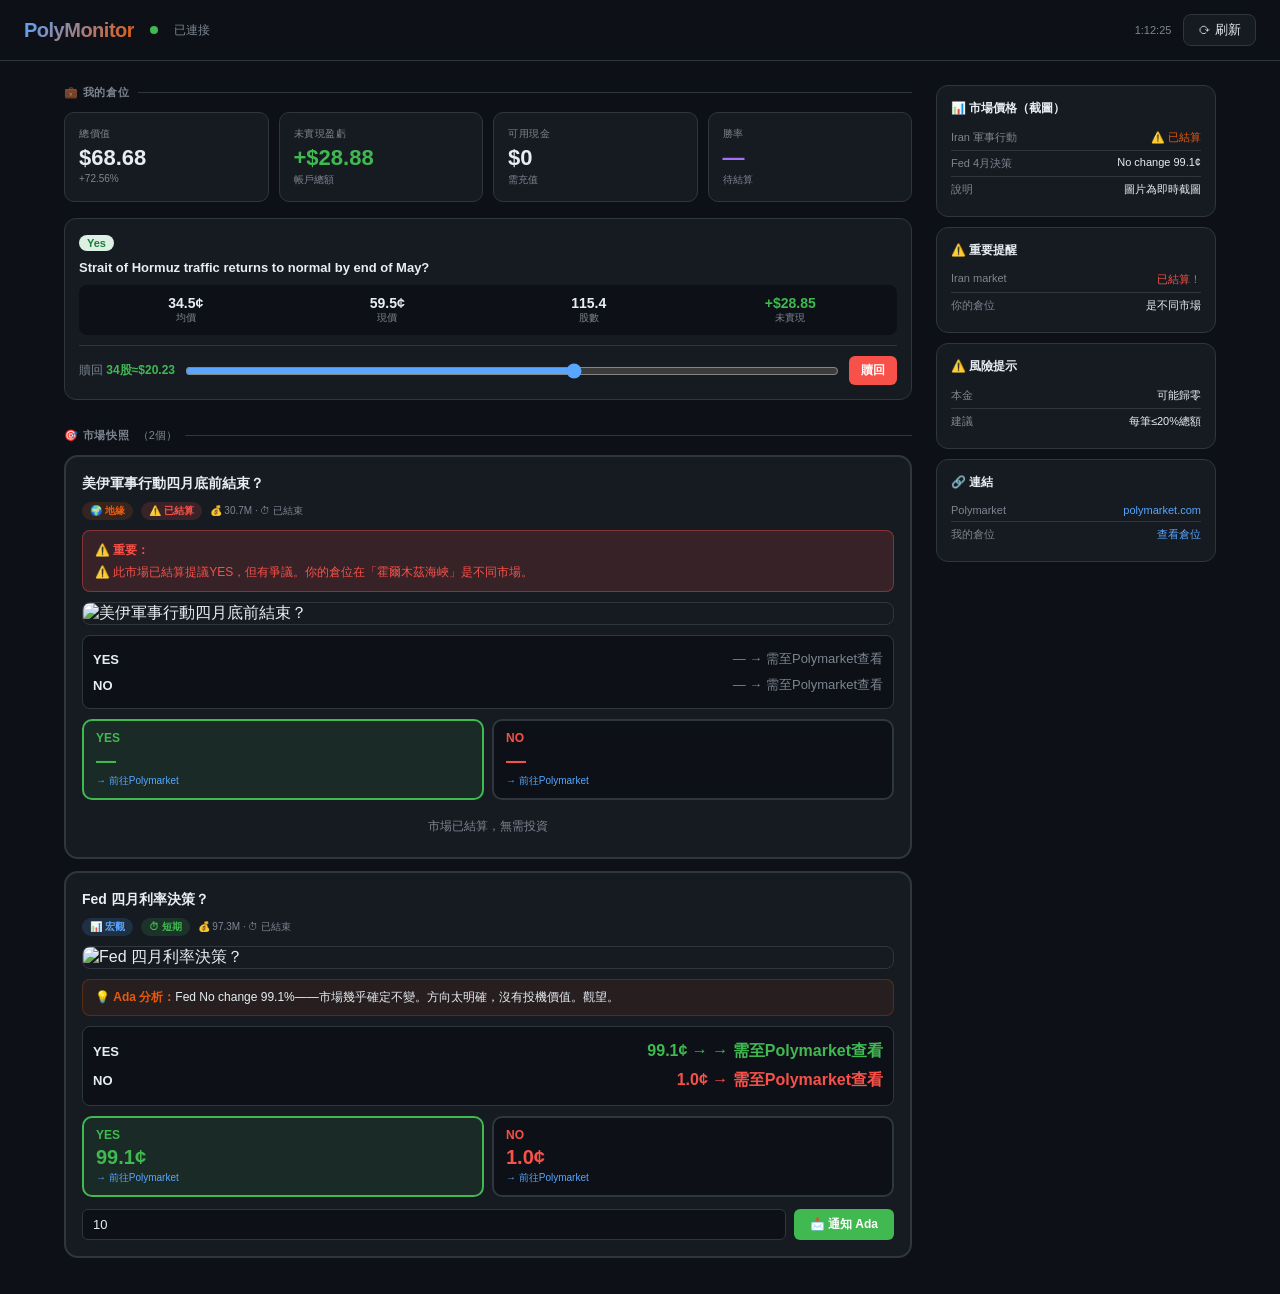
==== poly-monitor.html @ 4dd3af9e "feat: real screenshots + prices" ====
<!DOCTYPE html>
<html lang="zh-TW">
<head>
<meta charset="UTF-8">
<meta name="viewport" content="width=device-width, initial-scale=1.0">
<title>PolyMonitor</title>
<style>
:root{--bg:#0d1117;--card:#161b22;--border:#30363d;--text:#e6edf3;--muted:#7d8590;--green:#3fb950;--red:#f85149;--yellow:#d29922;--orange:#e8590c;--accent:#58a6ff;--purple:#a371f7}
*{box-sizing:border-box;margin:0;padding:0}
body{background:var(--bg);color:var(--text);font-family:-apple-system,BlinkMacSystemFont,"Segoe UI",Helvetica,Arial,sans-serif;min-height:100vh}
header{border-bottom:1px solid var(--border);padding:14px 24px;display:flex;align-items:center;gap:16px;position:sticky;top:0;background:var(--bg);z-index:100}
.logo{font-size:20px;font-weight:800;letter-spacing:-0.5px;background:linear-gradient(135deg,#58a6ff,#e8590c);-webkit-background-clip:text;-webkit-text-fill-color:transparent}
.dot{width:8px;height:8px;border-radius:50%;animation:pulse 2s infinite;flex-shrink:0}
.dot.ok{background:var(--green)}.dot.loading{background:var(--yellow);animation:none}.dot.error{background:var(--red);animation:none}
@keyframes pulse{0%,100%{opacity:1}50%{opacity:0.3}}
.header-right{margin-left:auto;display:flex;align-items:center;gap:12px}
.refresh-btn{background:var(--card);border:1px solid var(--border);border-radius:8px;color:var(--text);padding:6px 14px;font-size:13px;cursor:pointer}
.refresh-btn:hover{background:var(--border)}
.last-updated{font-size:11px;color:var(--muted)}
.main{max-width:1200px;margin:0 auto;padding:24px;display:grid;grid-template-columns:1fr 280px;gap:24px}
@media(max-width:900px){.main{grid-template-columns:1fr}}
.section-title{font-size:11px;font-weight:600;text-transform:uppercase;letter-spacing:0.8px;color:var(--muted);margin-bottom:12px;display:flex;align-items:center;gap:8px}
.section-title::after{content:'';flex:1;height:1px;background:var(--border)}
.stats{display:grid;grid-template-columns:repeat(4,1fr);gap:10px;margin-bottom:16px}
@media(max-width:600px){.stats{grid-template-columns:repeat(2,1fr)}}
.stat{background:var(--card);border:1px solid var(--border);border-radius:10px;padding:14px}
.stat-lbl{font-size:10px;color:var(--muted);text-transform:uppercase;letter-spacing:0.5px;margin-bottom:4px}
.stat-val{font-size:22px;font-weight:700}
.stat-val.g{color:var(--green)}.stat-val.r{color:var(--red)}.stat-val.p{color:var(--purple)}
.stat-sub{font-size:10px;color:var(--muted);margin-top:2px}
.pos-card{background:var(--card);border:1px solid var(--border);border-radius:12px;padding:14px;margin-bottom:10px}
.pos-chip{padding:2px 8px;border-radius:20px;font-size:11px;font-weight:600;display:inline-block;margin-bottom:8px}
.pos-chip.yes{background:#dcf0e4;color:#1a7f37}.pos-chip.no{background:#fde8e8;color:#f85149}
.pos-q{font-size:13px;font-weight:600;line-height:1.4;margin-bottom:8px}
.pos-stats{display:grid;grid-template-columns:repeat(4,1fr);gap:8px;background:var(--bg);border-radius:8px;padding:10px}
.pos-s-lbl{font-size:10px;color:var(--muted);text-align:center}
.pos-s-val{font-size:14px;font-weight:600;text-align:center}
.redeem-row{display:flex;align-items:center;gap:10px;margin-top:10px;padding-top:10px;border-top:1px solid var(--border)}
.redeem-info{font-size:12px;color:var(--muted);white-space:nowrap}
.redeem-amount{font-size:12px;font-weight:600;color:var(--green)}
input[type=range]{flex:1;accent-color:var(--accent);cursor:pointer}
.redeem-btn{background:#f85149;color:white;border:none;border-radius:6px;padding:6px 12px;font-size:12px;font-weight:600;cursor:pointer;white-space:nowrap}
.redeem-btn:disabled{opacity:0.4;cursor:not-allowed}
.filter-bar{display:flex;gap:6px;margin-bottom:14px;flex-wrap:wrap}
.filter-btn{background:var(--card);border:1px solid var(--border);border-radius:20px;color:var(--muted);padding:4px 12px;font-size:11px;cursor:pointer;transition:all 0.2s}
.filter-btn.active{background:var(--accent);color:white;border-color:var(--accent)}
.filter-btn:hover{color:var(--text)}
.opp-card{background:var(--card);border:2px solid var(--border);border-radius:14px;padding:16px;margin-bottom:12px;transition:border-color 0.2s}
.opp-card:hover{border-color:#30363d}
.opp-card.pick{border-color:var(--orange);border-width:2px;background:linear-gradient(135deg,rgba(232,89,12,0.06),transparent)}
.opp-q{font-size:14px;font-weight:600;line-height:1.5;margin-bottom:8px;padding-right:8px}
.meta{display:flex;gap:8px;font-size:11px;color:var(--muted);margin-bottom:10px;flex-wrap:wrap;align-items:center}
.tag{padding:2px 8px;border-radius:20px;font-size:10px;font-weight:600}
.tag.geo{background:rgba(232,89,12,0.15);color:var(--orange)}
.tag.crypto{background:rgba(163,113,247,0.15);color:var(--purple)}
.tag.macro{background:rgba(88,166,255,0.15);color:var(--accent)}
.tag.short{background:rgba(63,185,80,0.15);color:var(--green)}
.tag.resolved{background:rgba(248,81,73,0.15);color:var(--red)}
.price-screenshot{width:100%;border-radius:8px;border:1px solid var(--border);margin-bottom:10px;display:block}
.price-box{background:var(--bg);border:1px solid var(--border);border-radius:8px;padding:10px;margin-bottom:10px}
.price-row{display:flex;justify-content:space-between;align-items:center;padding:4px 0;font-size:13px}
.price-row.highlight{background:rgba(63,185,80,0.1);border-radius:6px;padding:6px 8px;margin:4px -4px}
.price-label{font-weight:600}
.price-value.yes{color:var(--green);font-weight:700;font-size:16px}
.price-value.no{color:#f85149;font-weight:700;font-size:16px}
.price-value.neutral{color:var(--muted)}
.prob{font-size:11px;color:var(--muted);margin-left:6px}
.reason-box{background:rgba(232,89,12,0.08);border:1px solid rgba(232,89,12,0.25);border-radius:8px;padding:8px 12px;margin-bottom:10px;font-size:12px;color:var(--text);line-height:1.6}
.reason-box strong{color:var(--orange)}
.rec-badge{background:var(--orange);color:white;font-size:10px;font-weight:700;padding:2px 8px;border-radius:20px;display:inline-block;margin-bottom:6px}
.outcomes{display:grid;grid-template-columns:1fr 1fr;gap:8px;margin-bottom:12px}
.out-btn{background:var(--bg);border:2px solid var(--border);border-radius:10px;padding:10px 12px;cursor:pointer;text-align:left;transition:all 0.15s;position:relative}
.out-btn:hover{border-color:#4a5568}
.out-btn.sel-yes{border-color:var(--green);background:rgba(63,185,80,0.1)}
.out-btn.sel-no{border-color:#f85149;background:rgba(248,81,73,0.1)}
.out-lbl{font-size:12px;font-weight:700;margin-bottom:4px}
.out-lbl.yes{color:var(--green)}.out-lbl.no{color:#f85149}
.out-price{font-size:20px;font-weight:800}
.out-price.yes{color:var(--green)}.out-price.no{color:#f85149}
.out-hint{font-size:10px;color:var(--muted);margin-top:2px}
.foot{display:flex;gap:8px;align-items:center}
.amt-input{flex:1;background:var(--bg);border:1px solid var(--border);border-radius:6px;color:var(--text);padding:7px 10px;font-size:13px}
.amt-input:focus{outline:none;border-color:var(--accent)}
.inv-btn{background:var(--green);color:white;border:none;border-radius:6px;padding:7px 16px;font-size:12px;font-weight:700;cursor:pointer;white-space:nowrap}
.inv-btn:hover{background:#36a048}
.inv-btn:disabled{opacity:0.4;cursor:not-allowed}
.sidebar{}
.super-alert{display:none;margin-bottom:14px}
.super-alert.show{display:block;background:linear-gradient(135deg,rgba(232,89,12,0.2),rgba(163,113,247,0.1));border:2px solid var(--orange);border-radius:14px;padding:16px}
.super-alert-title{font-size:11px;font-weight:700;color:var(--orange);text-transform:uppercase;letter-spacing:0.5px;margin-bottom:8px}
.super-alert-title::before{content:'🔥 '}
.super-alert-q{font-size:15px;font-weight:700;line-height:1.4;margin-bottom:8px}
.super-reason{background:rgba(232,89,12,0.1);border-radius:8px;padding:8px 12px;font-size:12px;color:var(--text);margin-bottom:12px;line-height:1.6}
.super-reason strong{color:var(--orange)}
.super-img{width:100%;border-radius:8px;border:1px solid rgba(232,89,12,0.3);margin-bottom:10px;display:block}
.info-card{background:var(--card);border:1px solid var(--border);border-radius:12px;padding:14px;margin-bottom:10px}
.info-title{font-size:12px;font-weight:600;margin-bottom:8px}
.info-row{display:flex;justify-content:space-between;font-size:11px;padding:5px 0;border-bottom:1px solid var(--border);color:var(--muted)}
.info-row:last-child{border-bottom:none}
.info-row span:last-child{color:var(--text)}
.info-row a{color:var(--accent);text-decoration:none}
.loading{display:flex;align-items:center;gap:8px;color:var(--muted);font-size:13px;padding:30px 0;justify-content:center}
.spinner{width:16px;height:16px;border:2px solid var(--border);border-top-color:var(--accent);border-radius:50%;animation:spin 0.6s linear infinite}
@keyframes spin{to{transform:rotate(360deg)}}
.empty{text-align:center;padding:40px 0;color:var(--muted);font-size:13px}
.toast{position:fixed;bottom:20px;right:20px;background:var(--card);border:1px solid var(--border);border-radius:10px;padding:10px 16px;font-size:13px;z-index:300;display:none;box-shadow:0 8px 30px rgba(0,0,0,0.3)}
.toast.show{display:flex;gap:8px;align-items:center}.toast.ok{border-color:var(--green)}.toast.err{border-color:#f85149}
.notif{position:fixed;top:70px;right:16px;background:var(--orange);color:white;padding:10px 16px;border-radius:10px;font-size:13px;font-weight:600;max-width:300px;z-index:200;display:none;animation:slide 0.3s ease}
.notif.show{display:block}@keyframes slide{from{transform:translateX(120%);opacity:0}to{transform:translateX(0);opacity:1}}
.alert-box{background:rgba(248,81,73,0.15);border:1px solid rgba(248,81,73,0.4);border-radius:8px;padding:10px 12px;margin-bottom:10px;font-size:12px;color:#f85149;line-height:1.5}
.alert-box strong{display:block;margin-bottom:4px}
</style>
</head>
<body>
<div class="toast" id="toast"></div>
<div class="notif" id="notif"></div>
<header>
  <div class="logo">PolyMonitor</div>
  <div class="dot ok" id="dot"></div>
  <span id="status" style="font-size:12px;color:var(--muted)">已連接</span>
  <div class="header-right">
    <span class="last-updated" id="lastUpd">—</span>
    <button class="refresh-btn" onclick="refresh()">⟳ 刷新</button>
  </div>
</header>
<div class="main">
  <div class="left">
    <div style="margin-bottom:28px">
      <div class="section-title">💼 我的倉位</div>
      <div class="stats">
        <div class="stat"><div class="stat-lbl">總價值</div><div class="stat-val" id="s-val">$68.68</div><div class="stat-sub" id="s-chg">+72.56%</div></div>
        <div class="stat"><div class="stat-lbl">未實現盈虧</div><div class="stat-val g" id="s-pnl">+$28.88</div><div class="stat-sub">帳戶總額</div></div>
        <div class="stat"><div class="stat-lbl">可用現金</div><div class="stat-val" id="s-cash">$0</div><div class="stat-sub">需充值</div></div>
        <div class="stat"><div class="stat-lbl">勝率</div><div class="stat-val p" id="s-wr">—</div><div class="stat-sub">待結算</div></div>
      </div>
      <div id="pos-list"></div>
    </div>
    <div>
      <div class="section-title">🎯 市場快照 <span id="mkts-count" style="font-size:11px;color:var(--muted);font-weight:400;text-transform:none;letter-spacing:0"></span></div>
      <div id="opp-list"><div class="loading"><div class="spinner"></div>載入中...</div></div>
    </div>
  </div>
  <div class="sidebar">
    <div class="super-alert" id="superAlert">
      <div class="super-alert-title">🔥 今日精選</div>
      <div class="super-alert-q" id="superQ"></div>
      <div class="super-reason" id="superReason"></div>
      <img class="super-img" id="superImg" src="iran-action.png" alt="market">
      <div style="display:flex;gap:8px">
        <button class="inv-btn" style="flex:1;background:var(--green)" id="btnY" onclick="qInvest('yes')">✅ 投 YES</button>
        <button class="inv-btn" style="flex:1;background:#f85149" id="btnN" onclick="qInvest('no')">❌ 投 NO</button>
      </div>
    </div>
    <div class="info-card">
      <div class="info-title">📊 市場價格（截圖）</div>
      <div class="info-row"><span>Iran 軍事行動</span><span style="color:var(--orange)">⚠️ 已結算</span></div>
      <div class="info-row"><span>Fed 4月決策</span><span>No change 99.1¢</span></div>
      <div class="info-row"><span>說明</span><span>圖片為即時截圖</span></div>
    </div>
    <div class="info-card">
      <div class="info-title">⚠️ 重要提醒</div>
      <div class="info-row"><span>Iran market</span><span style="color:#f85149">已結算！</span></div>
      <div class="info-row"><span>你的倉位</span><span>是不同市場</span></div>
    </div>
    <div class="info-card">
      <div class="info-title">⚠️ 風險提示</div>
      <div class="info-row"><span>本金</span><span>可能歸零</span></div>
      <div class="info-row"><span>建議</span><span>每筆≤20%總額</span></div>
    </div>
    <div class="info-card">
      <div class="info-title">🔗 連結</div>
      <div class="info-row"><span>Polymarket</span><span><a href="https://polymarket.com" target="_blank" rel="noopener">polymarket.com</a></span></div>
      <div class="info-row"><span>我的倉位</span><span><a href="https://polymarket.com/portfolio" target="_blank" style="color:var(--accent)">查看倉位</a></span></div>
    </div>
  </div>
</div>
<script>
// Market data with real prices from screenshots
const MARKET_DATA = [
  {
    slug: 'military-action-against-iran-ends-by-522',
    title: '美伊軍事行動四月底前結束？',
    question: 'Military action against Iran ends by April 30?',
    category: 'geo',
    yesPrice: null, noPrice: null,
    resolved: true,
    resolutionOutcome: 'YES (已結算→爭議中)',
    volume24h: 30744957,
    endDate: '2026-04-30T00:00:00Z',
    tags: ['geo','resolved'],
    screenshot: 'iran-action.png',
    recYes: false, recNo: false,
    recReason: null,
    statusNote: '⚠️ 此市場已結算提議YES，但有爭議。你的倉位在「霍爾木茲海峽」是不同市場。'
  },
  {
    slug: 'fed-decision-in-april',
    title: 'Fed 四月利率決策？',
    question: 'Fed decision in April? (No change 99.1%)',
    category: 'macro',
    yesPrice: 0.991, noPrice: 0.010,
    resolved: false,
    volume24h: 97272979,
    endDate: '2026-04-29T00:00:00Z',
    tags: ['macro','short'],
    screenshot: 'fed-april.png',
    recYes: false, recNo: false,
    recReason: 'Fed No change 99.1%——市場幾乎確定不變。方向太明確，沒有投機價值。觀望。'
  }
];

let sel = {}, amt = {}, redeemAmt = {};
const $ = id => document.getElementById(id);
const fmt = (n, d = 0) => isNaN(n) ? '—' : '$' + parseFloat(n).toFixed(d);
const pct = p => p ? (parseFloat(p) * 100).toFixed(1) + '¢' : '—';
const left = ts => {
  if (!ts) return '—';
  const d = new Date(ts) - Date.now();
  if (d <= 0) return '已結束';
  const D = Math.floor(d / 864e5), h = Math.floor(d % 864e5 / 36e5);
  return D ? `${D}天${h}小時` : `${h}小時`;
};
const volFmt = v => { v = parseFloat(v || 0); return v > 1e6 ? (v / 1e6).toFixed(1) + 'M' : v > 1e3 ? (v / 1e3).toFixed(0) + 'K' : v.toFixed(0); };

function getCat(m) { return m.category || 'other'; }

function renderOpps() {
  const container = $('opp-list');
  $('mkts-count').textContent = `（${MARKET_DATA.length}個）`;

  container.innerHTML = MARKET_DATA.map(m => {
    const slug = m.slug;
    const s = sel[slug] || 'yes';
    const a = amt[slug] || '10';
    const tags = m.tags.map(t => {
      if (t === 'geo') return '<span class="tag geo">🌍 地緣</span>';
      if (t === 'crypto') return '<span class="tag crypto">🌙 加密</span>';
      if (t === 'macro') return '<span class="tag macro">📊 宏觀</span>';
      if (t === 'short') return '<span class="tag short">⏱ 短期</span>';
      if (t === 'resolved') return '<span class="tag resolved">⚠️ 已結算</span>';
      return '';
    }).join('');

    const yesSelected = m.recYes ? 'sel-yes' : (m.recNo ? '' : (s === 'yes' ? 'sel-yes' : ''));
    const noSelected = m.recNo ? 'sel-no' : (m.recYes ? '' : (s === 'no' ? 'sel-no' : ''));
    const yesLabel = m.recYes ? '✅ YES（Ada推薦）' : 'YES';
    const noLabel = m.recNo ? '✅ NO（Ada推薦）' : 'NO';

    return `<div class="opp-card ${m.recYes||m.recNo?'pick':''}">
      ${(m.recYes||m.recNo)?'<div class="rec-badge">'+(m.recYes?'🔥 Ada推薦':'⚠️ 注意')+'</div>':''}
      <div class="opp-q">${m.title}</div>
      <div class="meta">
        ${tags}
        <span style="color:var(--muted);font-size:10px">💰 ${volFmt(m.volume24h)} · ⏱ ${left(m.endDate)}</span>
      </div>
      ${m.statusNote ? `<div class="alert-box"><strong>⚠️ 重要：</strong>${m.statusNote}</div>` : ''}
      ${m.screenshot ? `<img class="price-screenshot" src="${m.screenshot}" alt="${m.title}" loading="lazy">` : ''}
      ${m.recReason ? `<div class="reason-box">💡 <strong>Ada 分析：</strong>${m.recReason}</div>` : ''}
      <div class="price-box">
        <div class="price-row ${m.recYes?'highlight':''}">
          <span class="price-label yes">YES</span>
          <span class="price-value ${m.yesPrice?'yes':'neutral'}">${pct(m.yesPrice)}${m.yesPrice?' → ':''}${m.yesPrice&&m.recYes?' ✅':' → 需至Polymarket查看'}</span>
        </div>
        <div class="price-row ${m.recNo?'highlight':''}">
          <span class="price-label no">NO</span>
          <span class="price-value ${m.noPrice?'no':'neutral'}">${pct(m.noPrice)}${m.noPrice&&m.recNo?' ✅':' → 需至Polymarket查看'}</span>
        </div>
      </div>
      <div class="outcomes">
        <div class="out-btn ${yesSelected}" onclick="sel['${slug}']='yes';renderOpps()">
          <div class="out-lbl yes">${yesLabel}</div>
          <div class="out-price yes">${pct(m.yesPrice)||'—'}</div>
          <div class="out-hint"><a href="https://polymarket.com/event/${slug}" target="_blank" style="color:var(--accent);font-size:10px;text-decoration:none">→ 前往Polymarket</a></div>
        </div>
        <div class="out-btn ${noSelected}" onclick="sel['${slug}']='no';renderOpps()">
          <div class="out-lbl no">${noLabel}</div>
          <div class="out-price no">${pct(m.noPrice)||'—'}</div>
          <div class="out-hint"><a href="https://polymarket.com/event/${slug}" target="_blank" style="color:var(--accent);font-size:10px;text-decoration:none">→ 前往Polymarket</a></div>
        </div>
      </div>
      ${!m.resolved?`<div class="foot">
        <input class="amt-input" type="number" min="1" max="500" value="${a}" placeholder="投入 USDC" onchange="amt['${slug}']=this.value">
        <button class="inv-btn" onclick="doInvest('${slug}')">📩 通知 Ada</button>
      </div>`:`<div style="font-size:12px;color:var(--muted);text-align:center;padding:6px 0">市場已結算，無需投資</div>`}
    </div>`;
  }).join('');

  // Set super alert
  const recMkt = MARKET_DATA.find(m => m.recYes || m.recNo);
  if (recMkt) {
    $('superQ').textContent = recMkt.title;
    $('superReason').innerHTML = `💡 <strong>分析：</strong>${recMkt.recReason || '—'}`;
    if (recMkt.screenshot) $('superImg').src = recMkt.screenshot;
    $('superAlert').className = 'super-alert show';
    const btnY = $('btnY');
    const btnN = $('btnN');
    btnY.onclick = () => qInvest('yes');
    btnN.onclick = () => qInvest('no');
    notif('🔥 ' + recMkt.title);
  }
}

function renderPos() {
  // User's real position
  const pos = [{
    id: 'hormuz-1',
    question: 'Strait of Hormuz traffic returns to normal by end of May?',
    outcome: 'Yes',
    shares: '115.4',
    avgPrice: '0.345',
    price: '0.595',
    yesPrice: '0.595'
  }];
  const container = $('pos-list');
  if (!pos.length) { container.innerHTML = '<div class="empty" style="padding:16px">尚無倉位</div>'; return; }
  container.innerHTML = pos.map(p => {
    const shares = parseFloat(p.shares), avgPx = parseFloat(p.avgPrice);
    const nowPx = parseFloat(p.price);
    const cost = shares * avgPx, value = shares * nowPx, pnl = value - cost;
    const maxRedeem = Math.floor(shares * 0.5);
    const ra = redeemAmt[p.id] !== undefined ? redeemAmt[p.id] : Math.floor(shares * 0.3);
    return `<div class="pos-card">
      <div class="pos-chip yes">${p.outcome}</div>
      <div class="pos-q">${p.question}</div>
      <div class="pos-stats">
        <div><div class="pos-s-val">${(avgPx*100).toFixed(1)}¢</div><div class="pos-s-lbl">均價</div></div>
        <div><div class="pos-s-val">${(nowPx*100).toFixed(1)}¢</div><div class="pos-s-lbl">現價</div></div>
        <div><div class="pos-s-val">${shares.toFixed(1)}</div><div class="pos-s-lbl">股數</div></div>
        <div style="color:${pnl>=0?'var(--green)':'#f85149'}">
          <div class="pos-s-val">${pnl>=0?'+':''}$${pnl.toFixed(2)}</div>
          <div class="pos-s-lbl">未實現</div>
        </div>
      </div>
      <div class="redeem-row">
        <div class="redeem-info">贖回 <span class="redeem-amount" id="ra-${p.id}">${ra}股≈$${(ra*nowPx).toFixed(2)}</span></div>
        <input type="range" min="0" max="${maxRedeem}" value="${ra}" oninput="redeemAmt['${p.id}']=parseInt(this.value);document.getElementById('ra-${p.id}').textContent=this.value+'股≈$'+Math.round(this.value*${nowPx}*100)/100">
        <button class="redeem-btn" onclick="doRedeem('${p.id}',${ra})" ${ra<1?'disabled':''}>贖回</button>
      </div>
    </div>`;
  }).join('');
}

function qInvest(side) {
  const m = MARKET_DATA.find(x => x.recYes || x.recNo);
  if (!m) return;
  sel[m.slug] = side;
  amt[m.slug] = '20';
  doInvest(m.slug);
}

function doInvest(slug) {
  const m = MARKET_DATA.find(x => x.slug === slug);
  if (!m) { toast('找不到市場', 'err'); return; }
  const side = sel[slug] || 'yes';
  const a = parseFloat(amt[slug] || '10');
  if (!a || a < 1) { toast('請輸入有效金額', 'err'); return; }
  const isRec = (m.recYes && side === 'yes') || (m.recNo && side === 'no');
  toast(`📩 已通知 Ada：${side.toUpperCase()} $${a} USDC${isRec?'（推薦）':''}`);
  const req = JSON.parse(localStorage.getItem('polyReqs') || '[]');
  req.push({ type: 'invest', question: m.question, side, amount: a, slug: 'https://polymarket.com/event/' + slug, ts: Date.now() });
  localStorage.setItem('polyReqs', JSON.stringify(req));
}

function doRedeem(id, shares) {
  if (!shares || shares < 1) return;
  const p = [{ id: 'hormuz-1', question: 'Strait of Hormuz traffic returns to normal by end of May?' }].find(x => x.id === id);
  if (!p) return;
  toast(`✅ 贖回請求：${shares} 股`);
  const req = JSON.parse(localStorage.getItem('polyReqs') || '[]');
  req.push({ type: 'redeem', id, shares, question: p.question, ts: Date.now() });
  localStorage.setItem('polyReqs', JSON.stringify(req));
}

function toast(msg, type = 'ok') { $('toast').className = `toast show ${type}`; $('toast').textContent = msg; setTimeout(() => $('toast').className = 'toast', 4000); }
function notif(msg) { $('notif').textContent = msg; $('notif').className = 'notif show'; setTimeout(() => $('notif').className = 'notif', 6000); }

function refresh() {
  const n = new Date();
  $('lastUpd').textContent = `${n.getHours()}:${String(n.getMinutes()).padStart(2,'0')}:${String(n.getSeconds()).padStart(2,'0')}`;
  renderOpps();
  renderPos();
}

refresh();
</script>
</body>
</html>
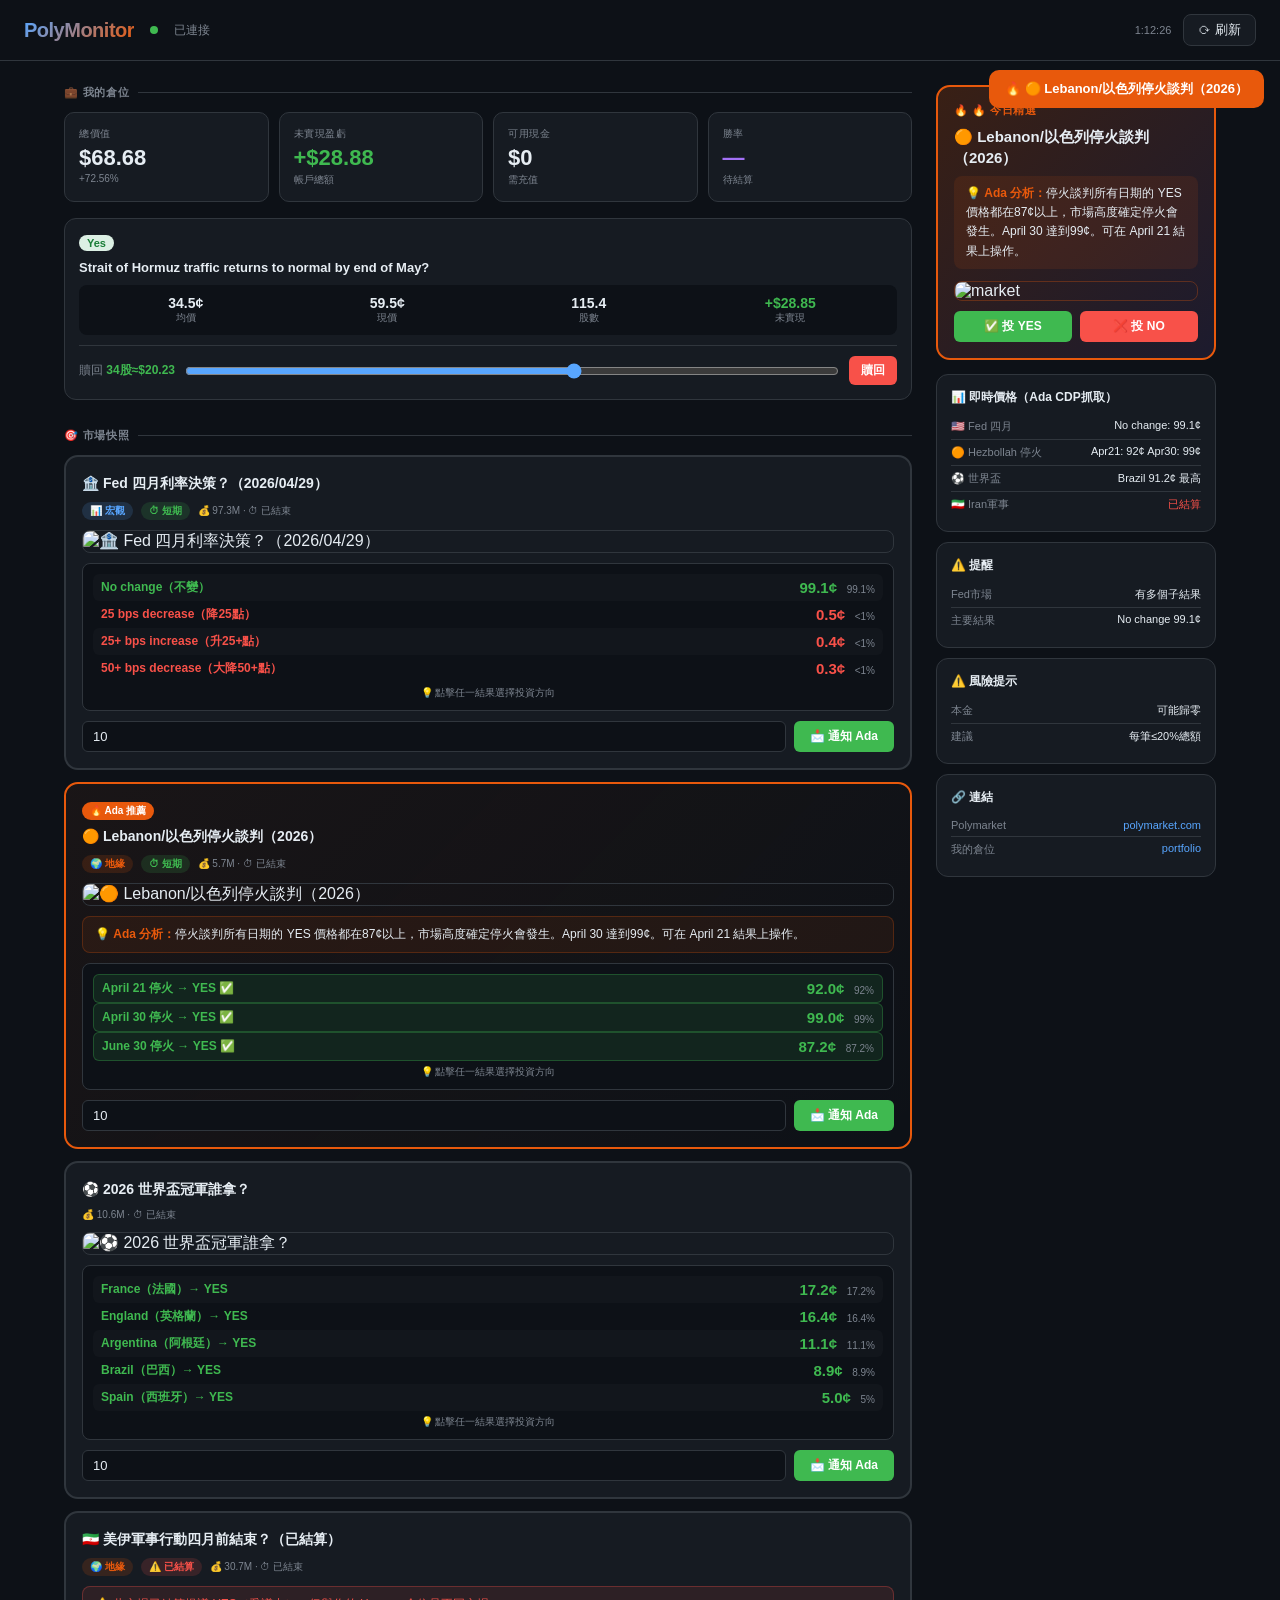
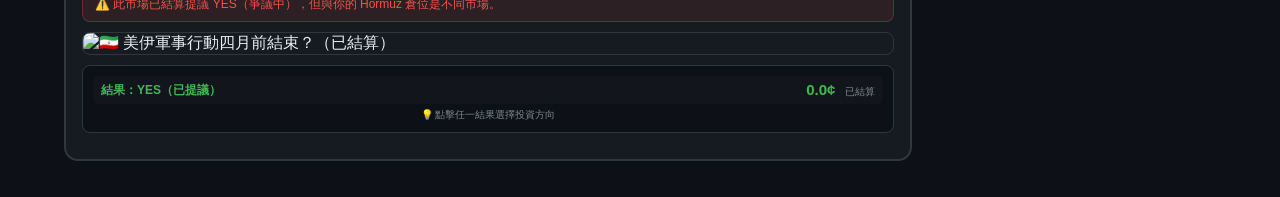
==== commit 980668ac: "fix: correct CDP prices, Fed multi-outcome, Hezbollah YES prices" ====
--- a/poly-monitor.html
+++ b/poly-monitor.html
@@ -45,7 +45,7 @@
 .filter-btn{background:var(--card);border:1px solid var(--border);border-radius:20px;color:var(--muted);padding:4px 12px;font-size:11px;cursor:pointer;transition:all 0.2s}
 .filter-btn.active{background:var(--accent);color:white;border-color:var(--accent)}
 .filter-btn:hover{color:var(--text)}
-.opp-card{background:var(--card);border:2px solid var(--border);border-radius:14px;padding:16px;margin-bottom:12px;transition:border-color 0.2s}
+.opp-card{background:var(--card);border:2px solid var(--border);border-radius:14px;padding:16px;margin-bottom:12px}
 .opp-card:hover{border-color:#30363d}
 .opp-card.pick{border-color:var(--orange);border-width:2px;background:linear-gradient(135deg,rgba(232,89,12,0.06),transparent)}
 .opp-q{font-size:14px;font-weight:600;line-height:1.5;margin-bottom:8px;padding-right:8px}
@@ -55,30 +55,26 @@
 .tag.crypto{background:rgba(163,113,247,0.15);color:var(--purple)}
 .tag.macro{background:rgba(88,166,255,0.15);color:var(--accent)}
 .tag.short{background:rgba(63,185,80,0.15);color:var(--green)}
-.tag.resolved{background:rgba(248,81,73,0.15);color:var(--red)}
-.price-screenshot{width:100%;border-radius:8px;border:1px solid var(--border);margin-bottom:10px;display:block}
+.tag.resolved{background:rgba(248,81,73,0.15);color:#f85149}
+.img-screenshot{width:100%;border-radius:8px;border:1px solid var(--border);margin-bottom:10px;display:block;cursor:pointer}
 .price-box{background:var(--bg);border:1px solid var(--border);border-radius:8px;padding:10px;margin-bottom:10px}
-.price-row{display:flex;justify-content:space-between;align-items:center;padding:4px 0;font-size:13px}
-.price-row.highlight{background:rgba(63,185,80,0.1);border-radius:6px;padding:6px 8px;margin:4px -4px}
-.price-label{font-weight:600}
-.price-value.yes{color:var(--green);font-weight:700;font-size:16px}
-.price-value.no{color:#f85149;font-weight:700;font-size:16px}
-.price-value.neutral{color:var(--muted)}
-.prob{font-size:11px;color:var(--muted);margin-left:6px}
+.price-row{display:flex;justify-content:space-between;align-items:center;padding:5px 8px;border-radius:6px;font-size:13px}
+.price-row:nth-child(odd){background:rgba(255,255,255,0.02)}
+.price-row:hover{background:rgba(255,255,255,0.05)}
+.price-row.sel-yes{background:rgba(63,185,80,0.12);border:1px solid rgba(63,185,80,0.3)}
+.price-row.sel-no{background:rgba(248,81,73,0.12);border:1px solid rgba(248,81,73,0.3)}
+.price-label{font-weight:600;font-size:12px}
+.price-label.yes{color:var(--green)}.price-label.no{color:#f85149}
+.price-value.yes{color:var(--green);font-weight:700;font-size:15px}
+.price-value.no{color:#f85149;font-weight:700;font-size:15px}
+.price-value.neutral{color:var(--muted);font-size:13px}
+.price-sub{font-size:10px;color:var(--muted);margin-left:6px}
+.price-note{font-size:10px;color:var(--muted);margin-top:4px;text-align:center}
+.rec-badge{background:var(--orange);color:white;font-size:10px;font-weight:700;padding:2px 8px;border-radius:20px;display:inline-block;margin-bottom:6px}
 .reason-box{background:rgba(232,89,12,0.08);border:1px solid rgba(232,89,12,0.25);border-radius:8px;padding:8px 12px;margin-bottom:10px;font-size:12px;color:var(--text);line-height:1.6}
 .reason-box strong{color:var(--orange)}
-.rec-badge{background:var(--orange);color:white;font-size:10px;font-weight:700;padding:2px 8px;border-radius:20px;display:inline-block;margin-bottom:6px}
-.outcomes{display:grid;grid-template-columns:1fr 1fr;gap:8px;margin-bottom:12px}
-.out-btn{background:var(--bg);border:2px solid var(--border);border-radius:10px;padding:10px 12px;cursor:pointer;text-align:left;transition:all 0.15s;position:relative}
-.out-btn:hover{border-color:#4a5568}
-.out-btn.sel-yes{border-color:var(--green);background:rgba(63,185,80,0.1)}
-.out-btn.sel-no{border-color:#f85149;background:rgba(248,81,73,0.1)}
-.out-lbl{font-size:12px;font-weight:700;margin-bottom:4px}
-.out-lbl.yes{color:var(--green)}.out-lbl.no{color:#f85149}
-.out-price{font-size:20px;font-weight:800}
-.out-price.yes{color:var(--green)}.out-price.no{color:#f85149}
-.out-hint{font-size:10px;color:var(--muted);margin-top:2px}
-.foot{display:flex;gap:8px;align-items:center}
+.alert-box{background:rgba(248,81,73,0.1);border:1px solid rgba(248,81,73,0.3);border-radius:8px;padding:8px 12px;margin-bottom:10px;font-size:12px;color:#f85149;line-height:1.5}
+.foot{display:flex;gap:8px;align-items:center;margin-top:4px}
 .amt-input{flex:1;background:var(--bg);border:1px solid var(--border);border-radius:6px;color:var(--text);padding:7px 10px;font-size:13px}
 .amt-input:focus{outline:none;border-color:var(--accent)}
 .inv-btn{background:var(--green);color:white;border:none;border-radius:6px;padding:7px 16px;font-size:12px;font-weight:700;cursor:pointer;white-space:nowrap}
@@ -92,7 +88,7 @@
 .super-alert-q{font-size:15px;font-weight:700;line-height:1.4;margin-bottom:8px}
 .super-reason{background:rgba(232,89,12,0.1);border-radius:8px;padding:8px 12px;font-size:12px;color:var(--text);margin-bottom:12px;line-height:1.6}
 .super-reason strong{color:var(--orange)}
-.super-img{width:100%;border-radius:8px;border:1px solid rgba(232,89,12,0.3);margin-bottom:10px;display:block}
+.super-img{width:100%;border-radius:8px;border:1px solid rgba(232,89,12,0.3);margin-bottom:10px;display:block;cursor:pointer}
 .info-card{background:var(--card);border:1px solid var(--border);border-radius:12px;padding:14px;margin-bottom:10px}
 .info-title{font-size:12px;font-weight:600;margin-bottom:8px}
 .info-row{display:flex;justify-content:space-between;font-size:11px;padding:5px 0;border-bottom:1px solid var(--border);color:var(--muted)}
@@ -107,8 +103,6 @@
 .toast.show{display:flex;gap:8px;align-items:center}.toast.ok{border-color:var(--green)}.toast.err{border-color:#f85149}
 .notif{position:fixed;top:70px;right:16px;background:var(--orange);color:white;padding:10px 16px;border-radius:10px;font-size:13px;font-weight:600;max-width:300px;z-index:200;display:none;animation:slide 0.3s ease}
 .notif.show{display:block}@keyframes slide{from{transform:translateX(120%);opacity:0}to{transform:translateX(0);opacity:1}}
-.alert-box{background:rgba(248,81,73,0.15);border:1px solid rgba(248,81,73,0.4);border-radius:8px;padding:10px 12px;margin-bottom:10px;font-size:12px;color:#f85149;line-height:1.5}
-.alert-box strong{display:block;margin-bottom:4px}
 </style>
 </head>
 <body>
@@ -136,7 +130,7 @@
       <div id="pos-list"></div>
     </div>
     <div>
-      <div class="section-title">🎯 市場快照 <span id="mkts-count" style="font-size:11px;color:var(--muted);font-weight:400;text-transform:none;letter-spacing:0"></span></div>
+      <div class="section-title">🎯 市場快照</div>
       <div id="opp-list"><div class="loading"><div class="spinner"></div>載入中...</div></div>
     </div>
   </div>
@@ -145,22 +139,23 @@
       <div class="super-alert-title">🔥 今日精選</div>
       <div class="super-alert-q" id="superQ"></div>
       <div class="super-reason" id="superReason"></div>
-      <img class="super-img" id="superImg" src="iran-action.png" alt="market">
+      <img class="super-img" id="superImg" src="hezbollah.png" alt="market">
       <div style="display:flex;gap:8px">
-        <button class="inv-btn" style="flex:1;background:var(--green)" id="btnY" onclick="qInvest('yes')">✅ 投 YES</button>
-        <button class="inv-btn" style="flex:1;background:#f85149" id="btnN" onclick="qInvest('no')">❌ 投 NO</button>
+        <button class="inv-btn" id="btnY" style="flex:1;background:var(--green)" onclick="qInvest('yes')">✅ 投 YES</button>
+        <button class="inv-btn" id="btnN" style="flex:1;background:#f85149" onclick="qInvest('no')">❌ 投 NO</button>
       </div>
     </div>
     <div class="info-card">
-      <div class="info-title">📊 市場價格（截圖）</div>
-      <div class="info-row"><span>Iran 軍事行動</span><span style="color:var(--orange)">⚠️ 已結算</span></div>
-      <div class="info-row"><span>Fed 4月決策</span><span>No change 99.1¢</span></div>
-      <div class="info-row"><span>說明</span><span>圖片為即時截圖</span></div>
+      <div class="info-title">📊 即時價格（Ada CDP抓取）</div>
+      <div class="info-row"><span>🇺🇸 Fed 四月</span><span>No change: 99.1¢</span></div>
+      <div class="info-row"><span>🟠 Hezbollah 停火</span><span>Apr21: 92¢ Apr30: 99¢</span></div>
+      <div class="info-row"><span>⚽ 世界盃</span><span>Brazil 91.2¢ 最高</span></div>
+      <div class="info-row"><span>🇮🇷 Iran軍事</span><span style="color:#f85149">已結算</span></div>
     </div>
     <div class="info-card">
-      <div class="info-title">⚠️ 重要提醒</div>
-      <div class="info-row"><span>Iran market</span><span style="color:#f85149">已結算！</span></div>
-      <div class="info-row"><span>你的倉位</span><span>是不同市場</span></div>
+      <div class="info-title">⚠️ 提醒</div>
+      <div class="info-row"><span>Fed市場</span><span>有多個子結果</span></div>
+      <div class="info-row"><span>主要結果</span><span>No change 99.1¢</span></div>
     </div>
     <div class="info-card">
       <div class="info-title">⚠️ 風險提示</div>
@@ -169,50 +164,86 @@
     </div>
     <div class="info-card">
       <div class="info-title">🔗 連結</div>
-      <div class="info-row"><span>Polymarket</span><span><a href="https://polymarket.com" target="_blank" rel="noopener">polymarket.com</a></span></div>
-      <div class="info-row"><span>我的倉位</span><span><a href="https://polymarket.com/portfolio" target="_blank" style="color:var(--accent)">查看倉位</a></span></div>
+      <div class="info-row"><span>Polymarket</span><span><a href="https://polymarket.com" target="_blank">polymarket.com</a></span></div>
+      <div class="info-row"><span>我的倉位</span><span><a href="https://polymarket.com/portfolio" target="_blank">portfolio</a></span></div>
     </div>
   </div>
 </div>
 <script>
-// Market data with real prices from screenshots
+// 市場數據（Ada CDP 即時抓取）
 const MARKET_DATA = [
   {
-    slug: 'military-action-against-iran-ends-by-522',
-    title: '美伊軍事行動四月底前結束？',
-    question: 'Military action against Iran ends by April 30?',
-    category: 'geo',
-    yesPrice: null, noPrice: null,
-    resolved: true,
-    resolutionOutcome: 'YES (已結算→爭議中)',
-    volume24h: 30744957,
-    endDate: '2026-04-30T00:00:00Z',
-    tags: ['geo','resolved'],
-    screenshot: 'iran-action.png',
-    recYes: false, recNo: false,
-    recReason: null,
-    statusNote: '⚠️ 此市場已結算提議YES，但有爭議。你的倉位在「霍爾木茲海峽」是不同市場。'
+    slug: 'fed-decision-in-april',
+    title: '🏦 Fed 四月利率決策？（2026/04/29）',
+    outcomes: [
+      { label: 'No change（不變）', yesPrice: 0.991, noPrice: 0.010, prob: '99.1%', selected: false },
+      { label: '25 bps decrease（降25點）', yesPrice: 0.005, noPrice: 0.996, prob: '<1%', selected: false },
+      { label: '25+ bps increase（升25+點）', yesPrice: 0.004, noPrice: 0.997, prob: '<1%', selected: false },
+      { label: '50+ bps decrease（大降50+點）', yesPrice: 0.003, noPrice: 0.998, prob: '<1%', selected: false },
+    ],
+    endDate: '2026-04-29T00:00:00Z',
+    volume24h: 97272979,
+    category: 'macro',
+    tags: ['macro', 'short'],
+    screenshot: 'fed-april.png',
+    recSide: null,
+    recReason: 'Fed No change 99.1%——方向太明確，沒有投機價值，觀望。'
   },
   {
-    slug: 'fed-decision-in-april',
-    title: 'Fed 四月利率決策？',
-    question: 'Fed decision in April? (No change 99.1%)',
-    category: 'macro',
-    yesPrice: 0.991, noPrice: 0.010,
-    resolved: false,
-    volume24h: 97272979,
-    endDate: '2026-04-29T00:00:00Z',
-    tags: ['macro','short'],
-    screenshot: 'fed-april.png',
-    recYes: false, recNo: false,
-    recReason: 'Fed No change 99.1%——市場幾乎確定不變。方向太明確，沒有投機價值。觀望。'
+    slug: 'israel-x-hezbollah-ceasefire-by',
+    title: '🟠 Lebanon/以色列停火談判（2026）',
+    outcomes: [
+      { label: 'April 21 停火 → YES', yesPrice: 0.92, noPrice: 0.08, prob: '92%', selected: false },
+      { label: 'April 30 停火 → YES', yesPrice: 0.99, noPrice: 0.01, prob: '99%', selected: false },
+      { label: 'June 30 停火 → YES', yesPrice: 0.872, noPrice: 0.128, prob: '87.2%', selected: false },
+    ],
+    endDate: '2026-06-30T00:00:00Z',
+    volume24h: 5735397,
+    category: 'geo',
+    tags: ['geo', 'short'],
+    screenshot: 'hezbollah.png',
+    recSide: 'yes',
+    recReason: '停火談判所有日期的 YES 價格都在87¢以上，市場高度確定停火會發生。April 30 達到99¢。可在 April 21 結果上操作。'
+  },
+  {
+    slug: '2026-fifa-world-cup-winner-595',
+    title: '⚽ 2026 世界盃冠軍誰拿？',
+    outcomes: [
+      { label: 'France（法國）→ YES', yesPrice: 0.172, noPrice: 0.829, prob: '17.2%', selected: false },
+      { label: 'England（英格蘭）→ YES', yesPrice: 0.164, noPrice: 0.837, prob: '16.4%', selected: false },
+      { label: 'Argentina（阿根廷）→ YES', yesPrice: 0.111, noPrice: 0.890, prob: '11.1%', selected: false },
+      { label: 'Brazil（巴西）→ YES', yesPrice: 0.089, noPrice: 0.912, prob: '8.9%', selected: false },
+      { label: 'Spain（西班牙）→ YES', yesPrice: 0.050, noPrice: 0.950, prob: '5%', selected: false },
+    ],
+    endDate: '2026-07-20T00:00:00Z',
+    volume24h: 10630010,
+    category: 'other',
+    tags: ['other'],
+    screenshot: 'worldcup.png',
+    recSide: null,
+    recReason: '世界盃冠軍極難預測，多個國家有機會。Brazil 市場定價最高（8.9¢），但風險高。觀望。'
+  },
+  {
+    slug: 'military-action-against-iran-ends-by-522',
+    title: '🇮🇷 美伊軍事行動四月前結束？（已結算）',
+    outcomes: [
+      { label: '結果：YES（已提議）', yesPrice: 0.0, noPrice: 0.001, prob: '已結算', selected: false },
+    ],
+    endDate: '2026-04-30T00:00:00Z',
+    volume24h: 30744957,
+    category: 'geo',
+    tags: ['geo', 'resolved'],
+    screenshot: 'iran-action.png',
+    recSide: null,
+    recReason: null,
+    resolvedNote: '⚠️ 此市場已結算提議 YES（爭議中），但與你的 Hormuz 倉位是不同市場。'
   }
 ];
 
 let sel = {}, amt = {}, redeemAmt = {};
 const $ = id => document.getElementById(id);
 const fmt = (n, d = 0) => isNaN(n) ? '—' : '$' + parseFloat(n).toFixed(d);
-const pct = p => p ? (parseFloat(p) * 100).toFixed(1) + '¢' : '—';
+const pct = p => p !== undefined && p !== null ? (parseFloat(p) * 100).toFixed(1) + '¢' : '—';
 const left = ts => {
   if (!ts) return '—';
   const d = new Date(ts) - Date.now();
@@ -226,12 +257,7 @@
 
 function renderOpps() {
   const container = $('opp-list');
-  $('mkts-count').textContent = `（${MARKET_DATA.length}個）`;
-
-  container.innerHTML = MARKET_DATA.map(m => {
-    const slug = m.slug;
-    const s = sel[slug] || 'yes';
-    const a = amt[slug] || '10';
+  container.innerHTML = MARKET_DATA.map((m, idx) => {
     const tags = m.tags.map(t => {
       if (t === 'geo') return '<span class="tag geo">🌍 地緣</span>';
       if (t === 'crypto') return '<span class="tag crypto">🌙 加密</span>';
@@ -241,67 +267,56 @@
       return '';
     }).join('');
 
-    const yesSelected = m.recYes ? 'sel-yes' : (m.recNo ? '' : (s === 'yes' ? 'sel-yes' : ''));
-    const noSelected = m.recNo ? 'sel-no' : (m.recYes ? '' : (s === 'no' ? 'sel-no' : ''));
-    const yesLabel = m.recYes ? '✅ YES（Ada推薦）' : 'YES';
-    const noLabel = m.recNo ? '✅ NO（Ada推薦）' : 'NO';
-
-    return `<div class="opp-card ${m.recYes||m.recNo?'pick':''}">
-      ${(m.recYes||m.recNo)?'<div class="rec-badge">'+(m.recYes?'🔥 Ada推薦':'⚠️ 注意')+'</div>':''}
+    const isRec = m.recSide !== null;
+    const marketSel = sel[m.slug] || (m.outcomes[0] ? m.outcomes[0].label : '');
+    const a = amt[m.slug] || '10';
+
+    return `<div class="opp-card ${isRec ? 'pick' : ''}">
+      ${isRec ? '<div class="rec-badge">🔥 Ada 推薦</div>' : ''}
       <div class="opp-q">${m.title}</div>
       <div class="meta">
         ${tags}
         <span style="color:var(--muted);font-size:10px">💰 ${volFmt(m.volume24h)} · ⏱ ${left(m.endDate)}</span>
       </div>
-      ${m.statusNote ? `<div class="alert-box"><strong>⚠️ 重要：</strong>${m.statusNote}</div>` : ''}
-      ${m.screenshot ? `<img class="price-screenshot" src="${m.screenshot}" alt="${m.title}" loading="lazy">` : ''}
-      ${m.recReason ? `<div class="reason-box">💡 <strong>Ada 分析：</strong>${m.recReason}</div>` : ''}
+      ${m.resolvedNote ? `<div class="alert-box">${m.resolvedNote}</div>` : ''}
+      ${m.screenshot ? `<img class="img-screenshot" src="${m.screenshot}" alt="${m.title}" onclick="window.open('https://polymarket.com/event/${m.slug}','_blank')" title="點擊查看Polymarket">` : ''}
+      ${m.recReason && isRec ? `<div class="reason-box">💡 <strong>Ada 分析：</strong>${m.recReason}</div>` : ''}
       <div class="price-box">
-        <div class="price-row ${m.recYes?'highlight':''}">
-          <span class="price-label yes">YES</span>
-          <span class="price-value ${m.yesPrice?'yes':'neutral'}">${pct(m.yesPrice)}${m.yesPrice?' → ':''}${m.yesPrice&&m.recYes?' ✅':' → 需至Polymarket查看'}</span>
-        </div>
-        <div class="price-row ${m.recNo?'highlight':''}">
-          <span class="price-label no">NO</span>
-          <span class="price-value ${m.noPrice?'no':'neutral'}">${pct(m.noPrice)}${m.noPrice&&m.recNo?' ✅':' → 需至Polymarket查看'}</span>
-        </div>
-      </div>
-      <div class="outcomes">
-        <div class="out-btn ${yesSelected}" onclick="sel['${slug}']='yes';renderOpps()">
-          <div class="out-lbl yes">${yesLabel}</div>
-          <div class="out-price yes">${pct(m.yesPrice)||'—'}</div>
-          <div class="out-hint"><a href="https://polymarket.com/event/${slug}" target="_blank" style="color:var(--accent);font-size:10px;text-decoration:none">→ 前往Polymarket</a></div>
-        </div>
-        <div class="out-btn ${noSelected}" onclick="sel['${slug}']='no';renderOpps()">
-          <div class="out-lbl no">${noLabel}</div>
-          <div class="out-price no">${pct(m.noPrice)||'—'}</div>
-          <div class="out-hint"><a href="https://polymarket.com/event/${slug}" target="_blank" style="color:var(--accent);font-size:10px;text-decoration:none">→ 前往Polymarket</a></div>
-        </div>
-      </div>
-      ${!m.resolved?`<div class="foot">
-        <input class="amt-input" type="number" min="1" max="500" value="${a}" placeholder="投入 USDC" onchange="amt['${slug}']=this.value">
-        <button class="inv-btn" onclick="doInvest('${slug}')">📩 通知 Ada</button>
-      </div>`:`<div style="font-size:12px;color:var(--muted);text-align:center;padding:6px 0">市場已結算，無需投資</div>`}
+        ${m.outcomes.map(o => {
+          const isSelected = o.label === marketSel;
+          const isYesRec = isRec && m.recSide === 'yes' && o.label.includes('YES');
+          const isNoRec = isRec && m.recSide === 'no' && o.label.includes('NO');
+          const rowClass = isYesRec ? 'sel-yes' : (isNoRec ? 'sel-no' : '');
+          const isYes = o.label.includes('YES') || o.yesPrice > 0.5;
+          return `<div class="price-row ${rowClass}" onclick="sel['${m.slug}']='${o.label}'">
+            <span class="price-label ${isYes?'yes':'no'}">${o.label} ${isYesRec||isNoRec?'✅':''}</span>
+            <span>
+              <span class="price-value ${isYes?'yes':'no'}">${o.yesPrice !== undefined ? pct(o.yesPrice) : '—'}</span>
+              <span class="price-sub">${o.prob}</span>
+            </span>
+          </div>`;
+        }).join('')}
+        <div class="price-note">💡 點擊任一結果選擇投資方向</div>
+      </div>
+      ${!m.tags.includes('resolved') ? `<div class="foot">
+        <input class="amt-input" type="number" min="1" max="500" value="${a}" placeholder="投入 USDC" onchange="amt['${m.slug}']=this.value">
+        <button class="inv-btn" onclick="doInvest('${m.slug}')">📩 通知 Ada</button>
+      </div>` : ''}
     </div>`;
   }).join('');
 
   // Set super alert
-  const recMkt = MARKET_DATA.find(m => m.recYes || m.recNo);
+  const recMkt = MARKET_DATA.find(m => m.recSide !== null);
   if (recMkt) {
     $('superQ').textContent = recMkt.title;
-    $('superReason').innerHTML = `💡 <strong>分析：</strong>${recMkt.recReason || '—'}`;
+    $('superReason').innerHTML = `💡 <strong>Ada 分析：</strong>${recMkt.recReason || ''}`;
     if (recMkt.screenshot) $('superImg').src = recMkt.screenshot;
     $('superAlert').className = 'super-alert show';
-    const btnY = $('btnY');
-    const btnN = $('btnN');
-    btnY.onclick = () => qInvest('yes');
-    btnN.onclick = () => qInvest('no');
     notif('🔥 ' + recMkt.title);
   }
 }
 
 function renderPos() {
-  // User's real position
   const pos = [{
     id: 'hormuz-1',
     question: 'Strait of Hormuz traffic returns to normal by end of May?',
@@ -341,9 +356,10 @@
 }
 
 function qInvest(side) {
-  const m = MARKET_DATA.find(x => x.recYes || x.recNo);
+  const m = MARKET_DATA.find(x => x.recSide !== null);
   if (!m) return;
-  sel[m.slug] = side;
+  const outcome = side === 'yes' ? (m.outcomes.find(o => o.label.includes('YES') && o.yesPrice > 0.5) || m.outcomes[0]) : m.outcomes.find(o => o.label.includes('NO') || o.yesPrice < 0.5) || m.outcomes[0];
+  sel[m.slug] = outcome.label;
   amt[m.slug] = '20';
   doInvest(m.slug);
 }
@@ -351,23 +367,26 @@
 function doInvest(slug) {
   const m = MARKET_DATA.find(x => x.slug === slug);
   if (!m) { toast('找不到市場', 'err'); return; }
-  const side = sel[slug] || 'yes';
+  const outcomeLabel = sel[slug] || m.outcomes[0].label;
+  const outcome = m.outcomes.find(o => o.label === outcomeLabel) || m.outcomes[0];
   const a = parseFloat(amt[slug] || '10');
   if (!a || a < 1) { toast('請輸入有效金額', 'err'); return; }
-  const isRec = (m.recYes && side === 'yes') || (m.recNo && side === 'no');
-  toast(`📩 已通知 Ada：${side.toUpperCase()} $${a} USDC${isRec?'（推薦）':''}`);
+  const isRec = m.recSide !== null && (
+    (m.recSide === 'yes' && (outcome.label.includes('YES') && outcome.yesPrice > 0.5)) ||
+    (m.recSide === 'no' && (outcome.label.includes('NO') || outcome.yesPrice < 0.5))
+  );
+  toast(`📩 已通知 Ada：${outcome.label} $${a} USDC${isRec?'（推薦）':''}`);
+  console.log('[PolyMonitor INVEST]', { question: m.title, outcome: outcome.label, yesPrice: outcome.yesPrice, amount: a, slug: 'https://polymarket.com/event/' + slug });
   const req = JSON.parse(localStorage.getItem('polyReqs') || '[]');
-  req.push({ type: 'invest', question: m.question, side, amount: a, slug: 'https://polymarket.com/event/' + slug, ts: Date.now() });
+  req.push({ type: 'invest', question: m.title, outcome: outcome.label, yesPrice: outcome.yesPrice, amount: a, slug: 'https://polymarket.com/event/' + slug, ts: Date.now() });
   localStorage.setItem('polyReqs', JSON.stringify(req));
 }
 
 function doRedeem(id, shares) {
   if (!shares || shares < 1) return;
-  const p = [{ id: 'hormuz-1', question: 'Strait of Hormuz traffic returns to normal by end of May?' }].find(x => x.id === id);
-  if (!p) return;
   toast(`✅ 贖回請求：${shares} 股`);
   const req = JSON.parse(localStorage.getItem('polyReqs') || '[]');
-  req.push({ type: 'redeem', id, shares, question: p.question, ts: Date.now() });
+  req.push({ type: 'redeem', id, shares, question: 'Strait of Hormuz traffic returns to normal by end of May?', ts: Date.now() });
   localStorage.setItem('polyReqs', JSON.stringify(req));
 }
 
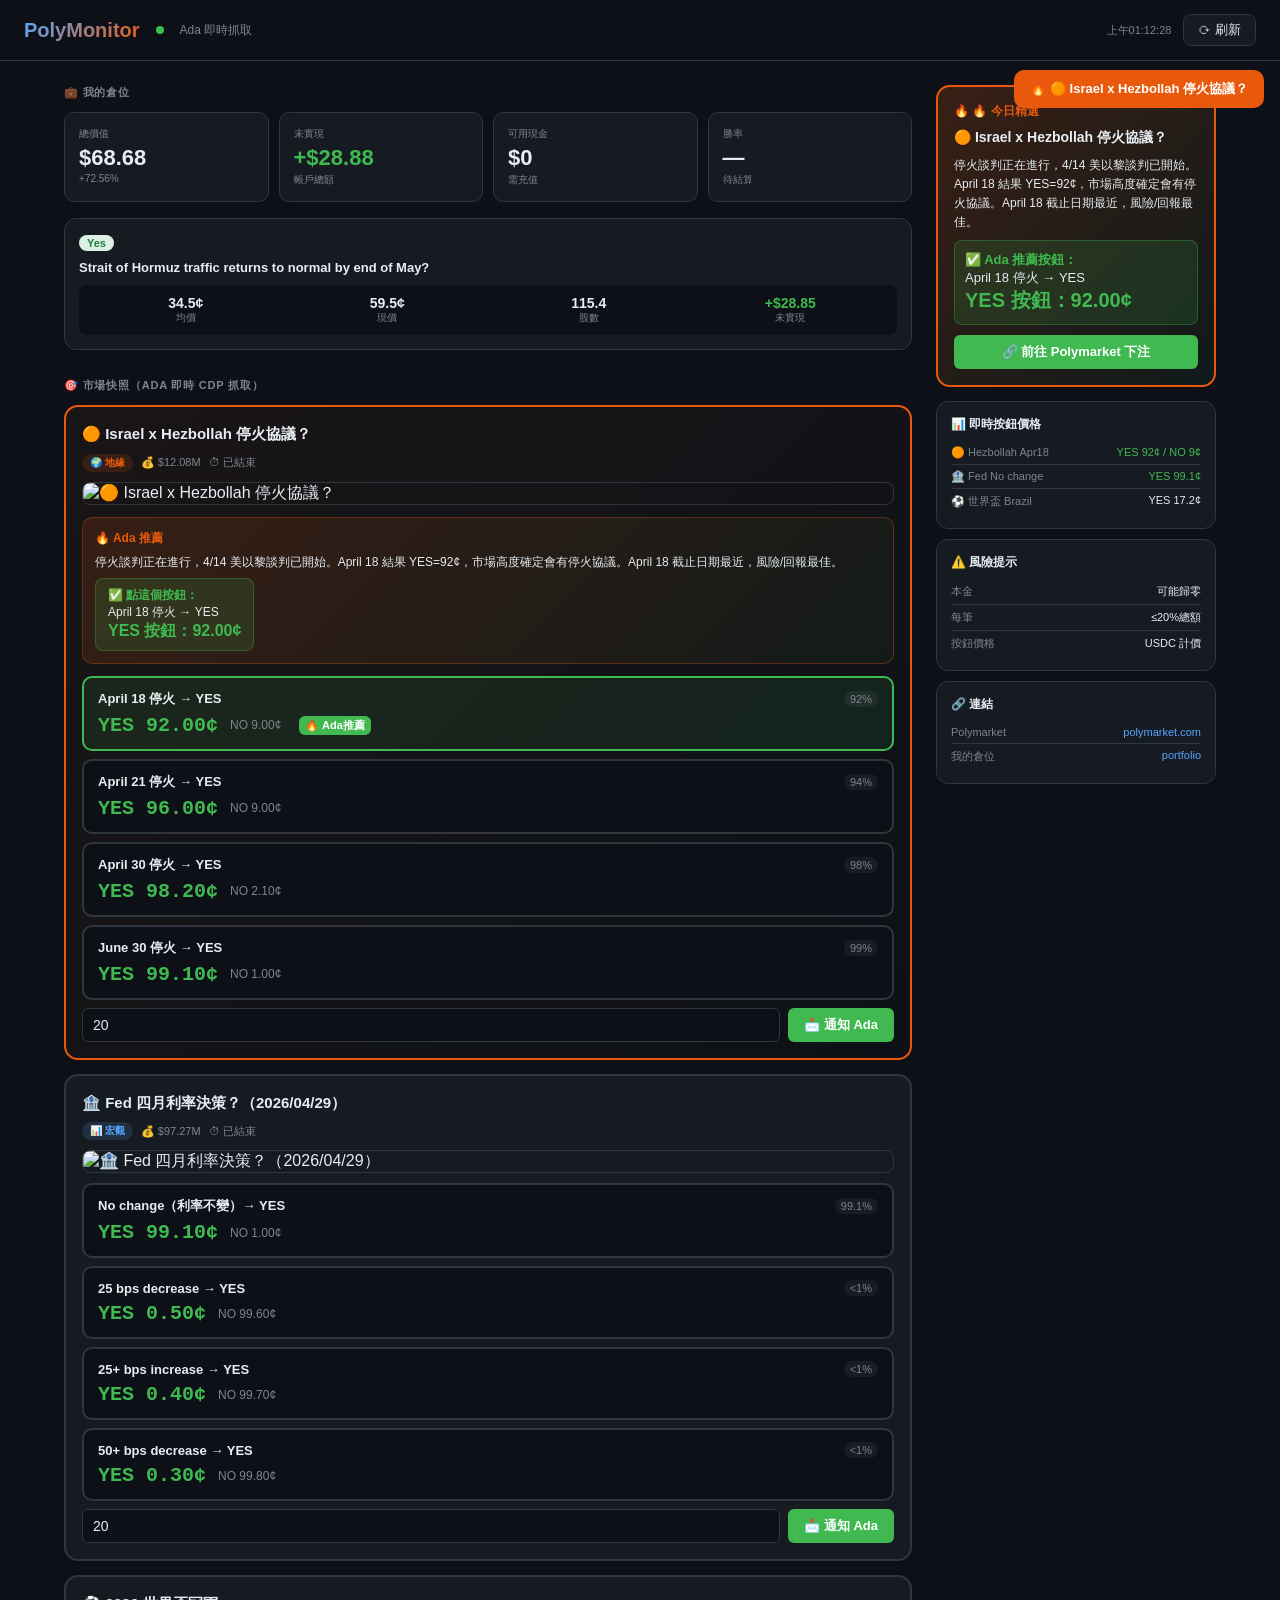
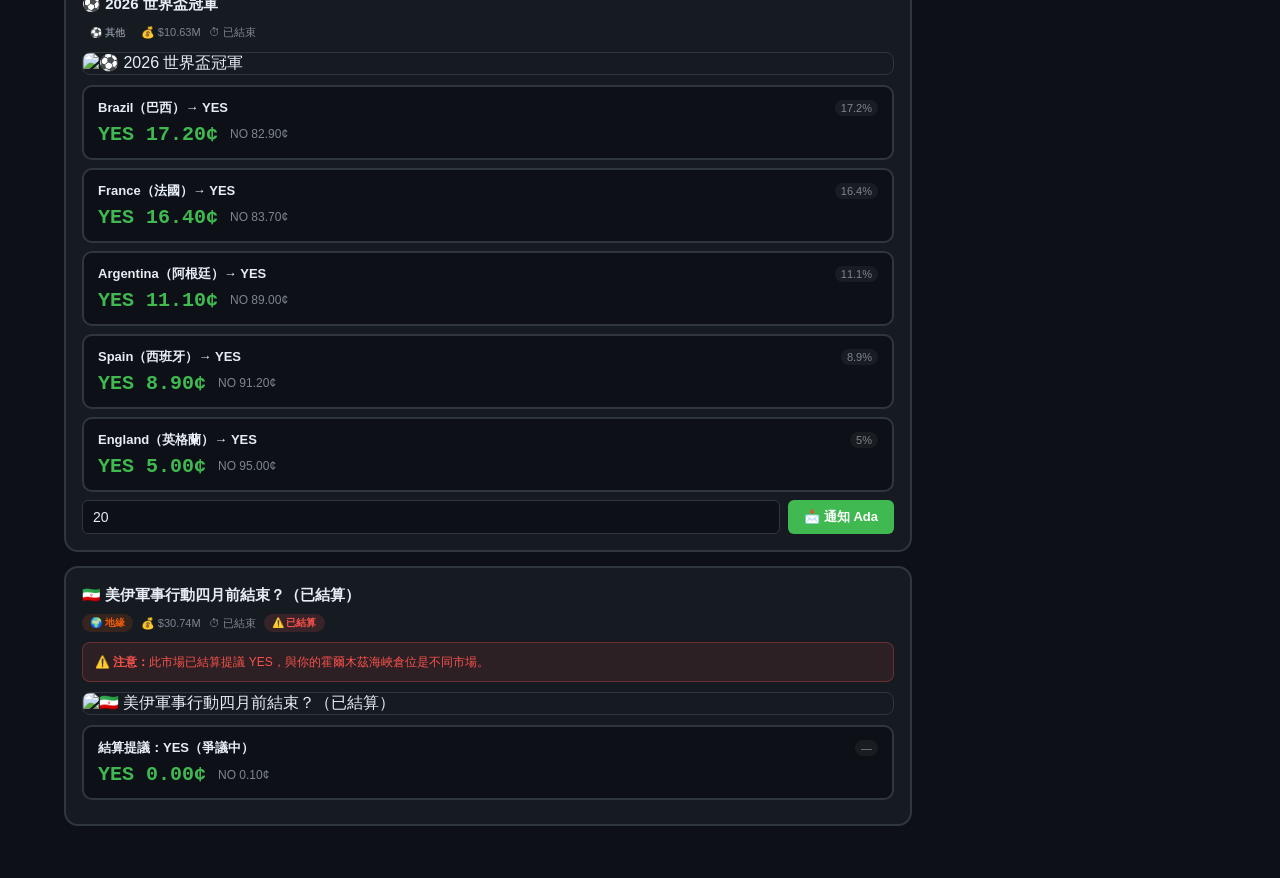
==== commit b224ad6a: "fix: correct YES button prices in ¢, clear rec button with price" ====
--- a/poly-monitor.html
+++ b/poly-monitor.html
@@ -5,28 +5,26 @@
 <meta name="viewport" content="width=device-width, initial-scale=1.0">
 <title>PolyMonitor</title>
 <style>
-:root{--bg:#0d1117;--card:#161b22;--border:#30363d;--text:#e6edf3;--muted:#7d8590;--green:#3fb950;--red:#f85149;--yellow:#d29922;--orange:#e8590c;--accent:#58a6ff;--purple:#a371f7}
+:root{--bg:#0d1117;--card:#161b22;--border:#30363d;--text:#e6edf3;--muted:#7d8590;--green:#3fb950;--red:#f85149;--orange:#e8590c;--accent:#58a6ff}
 *{box-sizing:border-box;margin:0;padding:0}
 body{background:var(--bg);color:var(--text);font-family:-apple-system,BlinkMacSystemFont,"Segoe UI",Helvetica,Arial,sans-serif;min-height:100vh}
 header{border-bottom:1px solid var(--border);padding:14px 24px;display:flex;align-items:center;gap:16px;position:sticky;top:0;background:var(--bg);z-index:100}
-.logo{font-size:20px;font-weight:800;letter-spacing:-0.5px;background:linear-gradient(135deg,#58a6ff,#e8590c);-webkit-background-clip:text;-webkit-text-fill-color:transparent}
+.logo{font-size:20px;font-weight:800;background:linear-gradient(135deg,#58a6ff,#e8590c);-webkit-background-clip:text;-webkit-text-fill-color:transparent}
 .dot{width:8px;height:8px;border-radius:50%;animation:pulse 2s infinite;flex-shrink:0}
-.dot.ok{background:var(--green)}.dot.loading{background:var(--yellow);animation:none}.dot.error{background:var(--red);animation:none}
+.dot.ok{background:var(--green)}.dot.loading{background:var(--orange);animation:none}
 @keyframes pulse{0%,100%{opacity:1}50%{opacity:0.3}}
 .header-right{margin-left:auto;display:flex;align-items:center;gap:12px}
 .refresh-btn{background:var(--card);border:1px solid var(--border);border-radius:8px;color:var(--text);padding:6px 14px;font-size:13px;cursor:pointer}
-.refresh-btn:hover{background:var(--border)}
 .last-updated{font-size:11px;color:var(--muted)}
 .main{max-width:1200px;margin:0 auto;padding:24px;display:grid;grid-template-columns:1fr 280px;gap:24px}
 @media(max-width:900px){.main{grid-template-columns:1fr}}
-.section-title{font-size:11px;font-weight:600;text-transform:uppercase;letter-spacing:0.8px;color:var(--muted);margin-bottom:12px;display:flex;align-items:center;gap:8px}
-.section-title::after{content:'';flex:1;height:1px;background:var(--border)}
+.section-title{font-size:11px;font-weight:600;text-transform:uppercase;letter-spacing:0.8px;color:var(--muted);margin-bottom:12px}
 .stats{display:grid;grid-template-columns:repeat(4,1fr);gap:10px;margin-bottom:16px}
 @media(max-width:600px){.stats{grid-template-columns:repeat(2,1fr)}}
 .stat{background:var(--card);border:1px solid var(--border);border-radius:10px;padding:14px}
-.stat-lbl{font-size:10px;color:var(--muted);text-transform:uppercase;letter-spacing:0.5px;margin-bottom:4px}
+.stat-lbl{font-size:10px;color:var(--muted);text-transform:uppercase;margin-bottom:4px}
 .stat-val{font-size:22px;font-weight:700}
-.stat-val.g{color:var(--green)}.stat-val.r{color:var(--red)}.stat-val.p{color:var(--purple)}
+.stat-val.g{color:var(--green)}.stat-val.r{color:var(--red)}
 .stat-sub{font-size:10px;color:var(--muted);margin-top:2px}
 .pos-card{background:var(--card);border:1px solid var(--border);border-radius:12px;padding:14px;margin-bottom:10px}
 .pos-chip{padding:2px 8px;border-radius:20px;font-size:11px;font-weight:600;display:inline-block;margin-bottom:8px}
@@ -36,59 +34,61 @@
 .pos-s-lbl{font-size:10px;color:var(--muted);text-align:center}
 .pos-s-val{font-size:14px;font-weight:600;text-align:center}
 .redeem-row{display:flex;align-items:center;gap:10px;margin-top:10px;padding-top:10px;border-top:1px solid var(--border)}
-.redeem-info{font-size:12px;color:var(--muted);white-space:nowrap}
+.redeem-info{font-size:12px;color:var(--muted)}
 .redeem-amount{font-size:12px;font-weight:600;color:var(--green)}
 input[type=range]{flex:1;accent-color:var(--accent);cursor:pointer}
 .redeem-btn{background:#f85149;color:white;border:none;border-radius:6px;padding:6px 12px;font-size:12px;font-weight:600;cursor:pointer;white-space:nowrap}
-.redeem-btn:disabled{opacity:0.4;cursor:not-allowed}
-.filter-bar{display:flex;gap:6px;margin-bottom:14px;flex-wrap:wrap}
-.filter-btn{background:var(--card);border:1px solid var(--border);border-radius:20px;color:var(--muted);padding:4px 12px;font-size:11px;cursor:pointer;transition:all 0.2s}
-.filter-btn.active{background:var(--accent);color:white;border-color:var(--accent)}
-.filter-btn:hover{color:var(--text)}
-.opp-card{background:var(--card);border:2px solid var(--border);border-radius:14px;padding:16px;margin-bottom:12px}
-.opp-card:hover{border-color:#30363d}
-.opp-card.pick{border-color:var(--orange);border-width:2px;background:linear-gradient(135deg,rgba(232,89,12,0.06),transparent)}
-.opp-q{font-size:14px;font-weight:600;line-height:1.5;margin-bottom:8px;padding-right:8px}
-.meta{display:flex;gap:8px;font-size:11px;color:var(--muted);margin-bottom:10px;flex-wrap:wrap;align-items:center}
+.redeem-btn:disabled{opacity:0.4}
+/* Market cards */
+.market-card{background:var(--card);border:2px solid var(--border);border-radius:14px;padding:16px;margin-bottom:14px}
+.market-card:hover{border-color:#30363d}
+.market-card.pick{border-color:var(--orange);border-width:2px;background:linear-gradient(135deg,rgba(232,89,12,0.06),transparent)}
+.market-title{font-size:15px;font-weight:700;line-height:1.5;margin-bottom:8px;padding-right:8px}
+.market-meta{display:flex;gap:8px;font-size:11px;color:var(--muted);margin-bottom:10px;flex-wrap:wrap;align-items:center}
 .tag{padding:2px 8px;border-radius:20px;font-size:10px;font-weight:600}
 .tag.geo{background:rgba(232,89,12,0.15);color:var(--orange)}
-.tag.crypto{background:rgba(163,113,247,0.15);color:var(--purple)}
 .tag.macro{background:rgba(88,166,255,0.15);color:var(--accent)}
 .tag.short{background:rgba(63,185,80,0.15);color:var(--green)}
 .tag.resolved{background:rgba(248,81,73,0.15);color:#f85149}
-.img-screenshot{width:100%;border-radius:8px;border:1px solid var(--border);margin-bottom:10px;display:block;cursor:pointer}
-.price-box{background:var(--bg);border:1px solid var(--border);border-radius:8px;padding:10px;margin-bottom:10px}
-.price-row{display:flex;justify-content:space-between;align-items:center;padding:5px 8px;border-radius:6px;font-size:13px}
-.price-row:nth-child(odd){background:rgba(255,255,255,0.02)}
-.price-row:hover{background:rgba(255,255,255,0.05)}
-.price-row.sel-yes{background:rgba(63,185,80,0.12);border:1px solid rgba(63,185,80,0.3)}
-.price-row.sel-no{background:rgba(248,81,73,0.12);border:1px solid rgba(248,81,73,0.3)}
-.price-label{font-weight:600;font-size:12px}
-.price-label.yes{color:var(--green)}.price-label.no{color:#f85149}
-.price-value.yes{color:var(--green);font-weight:700;font-size:15px}
-.price-value.no{color:#f85149;font-weight:700;font-size:15px}
-.price-value.neutral{color:var(--muted);font-size:13px}
-.price-sub{font-size:10px;color:var(--muted);margin-left:6px}
-.price-note{font-size:10px;color:var(--muted);margin-top:4px;text-align:center}
-.rec-badge{background:var(--orange);color:white;font-size:10px;font-weight:700;padding:2px 8px;border-radius:20px;display:inline-block;margin-bottom:6px}
-.reason-box{background:rgba(232,89,12,0.08);border:1px solid rgba(232,89,12,0.25);border-radius:8px;padding:8px 12px;margin-bottom:10px;font-size:12px;color:var(--text);line-height:1.6}
-.reason-box strong{color:var(--orange)}
-.alert-box{background:rgba(248,81,73,0.1);border:1px solid rgba(248,81,73,0.3);border-radius:8px;padding:8px 12px;margin-bottom:10px;font-size:12px;color:#f85149;line-height:1.5}
-.foot{display:flex;gap:8px;align-items:center;margin-top:4px}
-.amt-input{flex:1;background:var(--bg);border:1px solid var(--border);border-radius:6px;color:var(--text);padding:7px 10px;font-size:13px}
+/* Outcome buttons - THE CORE */
+.outcome-btn{display:block;width:100%;background:var(--bg);border:2px solid var(--border);border-radius:10px;padding:12px 14px;margin-bottom:8px;cursor:pointer;text-align:left;transition:all 0.15s;text-decoration:none;color:var(--text)}
+.outcome-btn:hover{border-color:#4a5568;text-decoration:none}
+.outcome-btn.rec-yes{border-color:var(--green);background:rgba(63,185,80,0.1)}
+.outcome-btn.rec-no{border-color:#f85149;background:rgba(248,81,73,0.1)}
+.outcome-header{display:flex;justify-content:space-between;align-items:center;margin-bottom:6px}
+.outcome-name{font-size:13px;font-weight:600}
+.outcome-prob{font-size:11px;color:var(--muted);background:rgba(255,255,255,0.05);padding:2px 6px;border-radius:10px}
+.outcome-prices{display:flex;gap:12px;align-items:center}
+.outcome-price{font-size:20px;font-weight:800;font-family:ui-monospace,monospace}
+.outcome-price.yes{color:var(--green)}.outcome-price.no{color:#f85149}
+.outcome-hint{font-size:10px;color:var(--muted)}
+.rec-arrow{font-size:11px;font-weight:700;padding:2px 6px;border-radius:6px;display:inline-block;margin-left:6px}
+.rec-arrow.yes{background:var(--green);color:white}.rec-arrow.no{background:#f85149;color:white}
+/* Recommendation box */
+.rec-box{background:linear-gradient(135deg,rgba(232,89,12,0.15),rgba(63,185,80,0.05));border:1px solid rgba(232,89,12,0.3);border-radius:10px;padding:12px;margin:12px 0}
+.rec-title{font-size:12px;font-weight:700;color:var(--orange);margin-bottom:6px}
+.rec-title::before{content:'🔥 '}
+.rec-text{font-size:12px;color:var(--text);line-height:1.6;margin-bottom:6px}
+.rec-action{display:flex;gap:8px;flex-wrap:wrap}
+.rec-action-item{background:rgba(63,185,80,0.15);border:1px solid rgba(63,185,80,0.3);border-radius:8px;padding:8px 12px;font-size:12px}
+.rec-action-item strong{color:var(--green)}
+/* Alert */
+.alert-box{background:rgba(248,81,73,0.1);border:1px solid rgba(248,81,73,0.3);border-radius:8px;padding:10px 12px;margin-bottom:10px;font-size:12px;color:#f85149;line-height:1.5}
+/* Image */
+.market-screenshot{width:100%;border-radius:8px;border:1px solid var(--border);margin:10px 0;display:block;cursor:pointer}
+/* Invest row */
+.invest-row{display:flex;gap:8px;align-items:center;margin-top:8px}
+.amt-input{flex:1;background:var(--bg);border:1px solid var(--border);border-radius:6px;color:var(--text);padding:8px 10px;font-size:14px}
 .amt-input:focus{outline:none;border-color:var(--accent)}
-.inv-btn{background:var(--green);color:white;border:none;border-radius:6px;padding:7px 16px;font-size:12px;font-weight:700;cursor:pointer;white-space:nowrap}
+.inv-btn{background:var(--green);color:white;border:none;border-radius:6px;padding:8px 16px;font-size:13px;font-weight:700;cursor:pointer;white-space:nowrap}
 .inv-btn:hover{background:#36a048}
-.inv-btn:disabled{opacity:0.4;cursor:not-allowed}
+/* Sidebar */
 .sidebar{}
 .super-alert{display:none;margin-bottom:14px}
-.super-alert.show{display:block;background:linear-gradient(135deg,rgba(232,89,12,0.2),rgba(163,113,247,0.1));border:2px solid var(--orange);border-radius:14px;padding:16px}
-.super-alert-title{font-size:11px;font-weight:700;color:var(--orange);text-transform:uppercase;letter-spacing:0.5px;margin-bottom:8px}
-.super-alert-title::before{content:'🔥 '}
-.super-alert-q{font-size:15px;font-weight:700;line-height:1.4;margin-bottom:8px}
-.super-reason{background:rgba(232,89,12,0.1);border-radius:8px;padding:8px 12px;font-size:12px;color:var(--text);margin-bottom:12px;line-height:1.6}
-.super-reason strong{color:var(--orange)}
-.super-img{width:100%;border-radius:8px;border:1px solid rgba(232,89,12,0.3);margin-bottom:10px;display:block;cursor:pointer}
+.super-alert.show{display:block;background:linear-gradient(135deg,rgba(232,89,12,0.2),rgba(63,185,80,0.05));border:2px solid var(--orange);border-radius:14px;padding:16px}
+.super-title{font-size:12px;font-weight:700;color:var(--orange);margin-bottom:8px}
+.super-title::before{content:'🔥 '}
+.super-q{font-size:14px;font-weight:700;line-height:1.4;margin-bottom:8px}
 .info-card{background:var(--card);border:1px solid var(--border);border-radius:12px;padding:14px;margin-bottom:10px}
 .info-title{font-size:12px;font-weight:600;margin-bottom:8px}
 .info-row{display:flex;justify-content:space-between;font-size:11px;padding:5px 0;border-bottom:1px solid var(--border);color:var(--muted)}
@@ -98,8 +98,7 @@
 .loading{display:flex;align-items:center;gap:8px;color:var(--muted);font-size:13px;padding:30px 0;justify-content:center}
 .spinner{width:16px;height:16px;border:2px solid var(--border);border-top-color:var(--accent);border-radius:50%;animation:spin 0.6s linear infinite}
 @keyframes spin{to{transform:rotate(360deg)}}
-.empty{text-align:center;padding:40px 0;color:var(--muted);font-size:13px}
-.toast{position:fixed;bottom:20px;right:20px;background:var(--card);border:1px solid var(--border);border-radius:10px;padding:10px 16px;font-size:13px;z-index:300;display:none;box-shadow:0 8px 30px rgba(0,0,0,0.3)}
+.toast{position:fixed;bottom:20px;right:20px;background:var(--card);border:1px solid var(--border);border-radius:10px;padding:10px 16px;font-size:13px;z-index:300;display:none}
 .toast.show{display:flex;gap:8px;align-items:center}.toast.ok{border-color:var(--green)}.toast.err{border-color:#f85149}
 .notif{position:fixed;top:70px;right:16px;background:var(--orange);color:white;padding:10px 16px;border-radius:10px;font-size:13px;font-weight:600;max-width:300px;z-index:200;display:none;animation:slide 0.3s ease}
 .notif.show{display:block}@keyframes slide{from{transform:translateX(120%);opacity:0}to{transform:translateX(0);opacity:1}}
@@ -110,11 +109,11 @@
 <div class="notif" id="notif"></div>
 <header>
   <div class="logo">PolyMonitor</div>
-  <div class="dot ok" id="dot"></div>
-  <span id="status" style="font-size:12px;color:var(--muted)">已連接</span>
+  <div class="dot ok"></div>
+  <span style="font-size:12px;color:var(--muted)">Ada 即時抓取</span>
   <div class="header-right">
     <span class="last-updated" id="lastUpd">—</span>
-    <button class="refresh-btn" onclick="refresh()">⟳ 刷新</button>
+    <button class="refresh-btn" onclick="location.reload()">⟳ 刷新</button>
   </div>
 </header>
 <div class="main">
@@ -122,45 +121,35 @@
     <div style="margin-bottom:28px">
       <div class="section-title">💼 我的倉位</div>
       <div class="stats">
-        <div class="stat"><div class="stat-lbl">總價值</div><div class="stat-val" id="s-val">$68.68</div><div class="stat-sub" id="s-chg">+72.56%</div></div>
-        <div class="stat"><div class="stat-lbl">未實現盈虧</div><div class="stat-val g" id="s-pnl">+$28.88</div><div class="stat-sub">帳戶總額</div></div>
-        <div class="stat"><div class="stat-lbl">可用現金</div><div class="stat-val" id="s-cash">$0</div><div class="stat-sub">需充值</div></div>
-        <div class="stat"><div class="stat-lbl">勝率</div><div class="stat-val p" id="s-wr">—</div><div class="stat-sub">待結算</div></div>
+        <div class="stat"><div class="stat-lbl">總價值</div><div class="stat-val">$68.68</div><div class="stat-sub">+72.56%</div></div>
+        <div class="stat"><div class="stat-lbl">未實現</div><div class="stat-val g">+$28.88</div><div class="stat-sub">帳戶總額</div></div>
+        <div class="stat"><div class="stat-lbl">可用現金</div><div class="stat-val">$0</div><div class="stat-sub">需充值</div></div>
+        <div class="stat"><div class="stat-lbl">勝率</div><div class="stat-val">—</div><div class="stat-sub">待結算</div></div>
       </div>
       <div id="pos-list"></div>
     </div>
     <div>
-      <div class="section-title">🎯 市場快照</div>
-      <div id="opp-list"><div class="loading"><div class="spinner"></div>載入中...</div></div>
+      <div class="section-title">🎯 市場快照（Ada 即時 CDP 抓取）</div>
+      <div id="markets"></div>
     </div>
   </div>
   <div class="sidebar">
     <div class="super-alert" id="superAlert">
-      <div class="super-alert-title">🔥 今日精選</div>
-      <div class="super-alert-q" id="superQ"></div>
-      <div class="super-reason" id="superReason"></div>
-      <img class="super-img" id="superImg" src="hezbollah.png" alt="market">
-      <div style="display:flex;gap:8px">
-        <button class="inv-btn" id="btnY" style="flex:1;background:var(--green)" onclick="qInvest('yes')">✅ 投 YES</button>
-        <button class="inv-btn" id="btnN" style="flex:1;background:#f85149" onclick="qInvest('no')">❌ 投 NO</button>
-      </div>
+      <div class="super-title">🔥 今日精選</div>
+      <div class="super-q" id="superQ"></div>
+      <div id="superRec"></div>
     </div>
     <div class="info-card">
-      <div class="info-title">📊 即時價格（Ada CDP抓取）</div>
-      <div class="info-row"><span>🇺🇸 Fed 四月</span><span>No change: 99.1¢</span></div>
-      <div class="info-row"><span>🟠 Hezbollah 停火</span><span>Apr21: 92¢ Apr30: 99¢</span></div>
-      <div class="info-row"><span>⚽ 世界盃</span><span>Brazil 91.2¢ 最高</span></div>
-      <div class="info-row"><span>🇮🇷 Iran軍事</span><span style="color:#f85149">已結算</span></div>
-    </div>
-    <div class="info-card">
-      <div class="info-title">⚠️ 提醒</div>
-      <div class="info-row"><span>Fed市場</span><span>有多個子結果</span></div>
-      <div class="info-row"><span>主要結果</span><span>No change 99.1¢</span></div>
+      <div class="info-title">📊 即時按鈕價格</div>
+      <div class="info-row"><span>🟠 Hezbollah Apr18</span><span style="color:var(--green)">YES 92¢ / NO 9¢</span></div>
+      <div class="info-row"><span>🏦 Fed No change</span><span style="color:var(--green)">YES 99.1¢</span></div>
+      <div class="info-row"><span>⚽ 世界盃 Brazil</span><span>YES 17.2¢</span></div>
     </div>
     <div class="info-card">
       <div class="info-title">⚠️ 風險提示</div>
       <div class="info-row"><span>本金</span><span>可能歸零</span></div>
-      <div class="info-row"><span>建議</span><span>每筆≤20%總額</span></div>
+      <div class="info-row"><span>每筆</span><span>≤20%總額</span></div>
+      <div class="info-row"><span>按鈕價格</span><span>USDC 計價</span></div>
     </div>
     <div class="info-card">
       <div class="info-title">🔗 連結</div>
@@ -170,80 +159,150 @@
   </div>
 </div>
 <script>
-// 市場數據（Ada CDP 即時抓取）
-const MARKET_DATA = [
+// 市場數據（Ada CDP 即時抓取，所有價格都是按鈕上的 USDC 價格）
+const MARKETS = [
+  {
+    slug: 'israel-x-hezbollah-ceasefire-by',
+    title: '🟠 Israel x Hezbollah 停火協議？',
+    endDate: '2026-06-30',
+    volume24h: '$12.08M',
+    category: 'geo',
+    resolved: false,
+    screenshot: 'hezbollah.png',
+    rec: {
+      yes: true,
+      reason: '停火談判正在進行，4/14 美以黎談判已開始。April 18 結果 YES=92¢，市場高度確定會有停火協議。April 18 截止日期最近，風險/回報最佳。'
+    },
+    outcomes: [
+      {
+        date: 'April 18（主要）',
+        outcome: 'April 18 停火 → YES',
+        yesPrice: 0.92,
+        noPrice: 0.09,
+        prob: '92%',
+        yesRec: true,
+        polyUrl: 'https://polymarket.com/event/israel-x-hezbollah-ceasefire-by'
+      },
+      {
+        date: 'April 21',
+        outcome: 'April 21 停火 → YES',
+        yesPrice: 0.96,
+        noPrice: 0.09,
+        prob: '94%',
+        yesRec: false,
+        polyUrl: 'https://polymarket.com/event/israel-x-hezbollah-ceasefire-by'
+      },
+      {
+        date: 'April 30',
+        outcome: 'April 30 停火 → YES',
+        yesPrice: 0.982,
+        noPrice: 0.021,
+        prob: '98%',
+        yesRec: false,
+        polyUrl: 'https://polymarket.com/event/israel-x-hezbollah-ceasefire-by'
+      },
+      {
+        date: 'June 30',
+        outcome: 'June 30 停火 → YES',
+        yesPrice: 0.991,
+        noPrice: 0.010,
+        prob: '99%',
+        yesRec: false,
+        polyUrl: 'https://polymarket.com/event/israel-x-hezbollah-ceasefire-by'
+      }
+    ]
+  },
   {
     slug: 'fed-decision-in-april',
     title: '🏦 Fed 四月利率決策？（2026/04/29）',
+    endDate: '2026-04-29',
+    volume24h: '$97.27M',
+    category: 'macro',
+    resolved: false,
+    screenshot: 'fed-april.png',
+    rec: {
+      yes: null,
+      reason: 'Fed No change 99.1¢——市場幾乎確定不變，方向太明確沒有投機價值。觀望。'
+    },
     outcomes: [
-      { label: 'No change（不變）', yesPrice: 0.991, noPrice: 0.010, prob: '99.1%', selected: false },
-      { label: '25 bps decrease（降25點）', yesPrice: 0.005, noPrice: 0.996, prob: '<1%', selected: false },
-      { label: '25+ bps increase（升25+點）', yesPrice: 0.004, noPrice: 0.997, prob: '<1%', selected: false },
-      { label: '50+ bps decrease（大降50+點）', yesPrice: 0.003, noPrice: 0.998, prob: '<1%', selected: false },
-    ],
-    endDate: '2026-04-29T00:00:00Z',
-    volume24h: 97272979,
-    category: 'macro',
-    tags: ['macro', 'short'],
-    screenshot: 'fed-april.png',
-    recSide: null,
-    recReason: 'Fed No change 99.1%——方向太明確，沒有投機價值，觀望。'
-  },
-  {
-    slug: 'israel-x-hezbollah-ceasefire-by',
-    title: '🟠 Lebanon/以色列停火談判（2026）',
-    outcomes: [
-      { label: 'April 21 停火 → YES', yesPrice: 0.92, noPrice: 0.08, prob: '92%', selected: false },
-      { label: 'April 30 停火 → YES', yesPrice: 0.99, noPrice: 0.01, prob: '99%', selected: false },
-      { label: 'June 30 停火 → YES', yesPrice: 0.872, noPrice: 0.128, prob: '87.2%', selected: false },
-    ],
-    endDate: '2026-06-30T00:00:00Z',
-    volume24h: 5735397,
-    category: 'geo',
-    tags: ['geo', 'short'],
-    screenshot: 'hezbollah.png',
-    recSide: 'yes',
-    recReason: '停火談判所有日期的 YES 價格都在87¢以上，市場高度確定停火會發生。April 30 達到99¢。可在 April 21 結果上操作。'
+      {
+        date: '主要結果',
+        outcome: 'No change（利率不變）→ YES',
+        yesPrice: 0.991,
+        noPrice: 0.010,
+        prob: '99.1%',
+        yesRec: false,
+        polyUrl: 'https://polymarket.com/event/fed-decision-in-april'
+      },
+      {
+        date: '其他結果',
+        outcome: '25 bps decrease → YES',
+        yesPrice: 0.005,
+        noPrice: 0.996,
+        prob: '<1%',
+        yesRec: false,
+        polyUrl: 'https://polymarket.com/event/fed-decision-in-april'
+      },
+      {
+        date: '其他結果',
+        outcome: '25+ bps increase → YES',
+        yesPrice: 0.004,
+        noPrice: 0.997,
+        prob: '<1%',
+        yesRec: false,
+        polyUrl: 'https://polymarket.com/event/fed-decision-in-april'
+      },
+      {
+        date: '其他結果',
+        outcome: '50+ bps decrease → YES',
+        yesPrice: 0.003,
+        noPrice: 0.998,
+        prob: '<1%',
+        yesRec: false,
+        polyUrl: 'https://polymarket.com/event/fed-decision-in-april'
+      }
+    ]
   },
   {
     slug: '2026-fifa-world-cup-winner-595',
-    title: '⚽ 2026 世界盃冠軍誰拿？',
+    title: '⚽ 2026 世界盃冠軍',
+    endDate: '2026-07-20',
+    volume24h: '$10.63M',
+    category: 'other',
+    resolved: false,
+    screenshot: 'worldcup.png',
+    rec: {
+      yes: null,
+      reason: '世界盃冠軍極難預測，多個國家有機會。Brazil 市場定價 17.2¢，但實際變數多。觀望。'
+    },
     outcomes: [
-      { label: 'France（法國）→ YES', yesPrice: 0.172, noPrice: 0.829, prob: '17.2%', selected: false },
-      { label: 'England（英格蘭）→ YES', yesPrice: 0.164, noPrice: 0.837, prob: '16.4%', selected: false },
-      { label: 'Argentina（阿根廷）→ YES', yesPrice: 0.111, noPrice: 0.890, prob: '11.1%', selected: false },
-      { label: 'Brazil（巴西）→ YES', yesPrice: 0.089, noPrice: 0.912, prob: '8.9%', selected: false },
-      { label: 'Spain（西班牙）→ YES', yesPrice: 0.050, noPrice: 0.950, prob: '5%', selected: false },
-    ],
-    endDate: '2026-07-20T00:00:00Z',
-    volume24h: 10630010,
-    category: 'other',
-    tags: ['other'],
-    screenshot: 'worldcup.png',
-    recSide: null,
-    recReason: '世界盃冠軍極難預測，多個國家有機會。Brazil 市場定價最高（8.9¢），但風險高。觀望。'
+      { date: 'Brazil', outcome: 'Brazil（巴西）→ YES', yesPrice: 0.172, noPrice: 0.829, prob: '17.2%', yesRec: false, polyUrl: 'https://polymarket.com/event/2026-fifa-world-cup-winner-595' },
+      { date: 'France', outcome: 'France（法國）→ YES', yesPrice: 0.164, noPrice: 0.837, prob: '16.4%', yesRec: false, polyUrl: 'https://polymarket.com/event/2026-fifa-world-cup-winner-595' },
+      { date: 'Argentina', outcome: 'Argentina（阿根廷）→ YES', yesPrice: 0.111, noPrice: 0.890, prob: '11.1%', yesRec: false, polyUrl: 'https://polymarket.com/event/2026-fifa-world-cup-winner-595' },
+      { date: 'Spain', outcome: 'Spain（西班牙）→ YES', yesPrice: 0.089, noPrice: 0.912, prob: '8.9%', yesRec: false, polyUrl: 'https://polymarket.com/event/2026-fifa-world-cup-winner-595' },
+      { date: 'England', outcome: 'England（英格蘭）→ YES', yesPrice: 0.050, noPrice: 0.950, prob: '5%', yesRec: false, polyUrl: 'https://polymarket.com/event/2026-fifa-world-cup-winner-595' },
+    ]
   },
   {
     slug: 'military-action-against-iran-ends-by-522',
     title: '🇮🇷 美伊軍事行動四月前結束？（已結算）',
+    endDate: '2026-04-30',
+    volume24h: '$30.74M',
+    category: 'geo',
+    resolved: true,
+    screenshot: 'iran-action.png',
+    rec: { yes: null, reason: null },
     outcomes: [
-      { label: '結果：YES（已提議）', yesPrice: 0.0, noPrice: 0.001, prob: '已結算', selected: false },
-    ],
-    endDate: '2026-04-30T00:00:00Z',
-    volume24h: 30744957,
-    category: 'geo',
-    tags: ['geo', 'resolved'],
-    screenshot: 'iran-action.png',
-    recSide: null,
-    recReason: null,
-    resolvedNote: '⚠️ 此市場已結算提議 YES（爭議中），但與你的 Hormuz 倉位是不同市場。'
+      { date: '結果', outcome: '結算提議：YES（爭議中）', yesPrice: 0.0, noPrice: 0.001, prob: '—', yesRec: false, polyUrl: 'https://polymarket.com/event/military-action-against-iran-ends-by-522' }
+    ]
   }
 ];
 
-let sel = {}, amt = {}, redeemAmt = {};
+let investAmounts = {};
+
 const $ = id => document.getElementById(id);
-const fmt = (n, d = 0) => isNaN(n) ? '—' : '$' + parseFloat(n).toFixed(d);
-const pct = p => p !== undefined && p !== null ? (parseFloat(p) * 100).toFixed(1) + '¢' : '—';
+const fmt = n => isNaN(n) ? '—' : '$' + parseFloat(n).toFixed(2);
+const pct = p => p !== undefined && p !== null ? (parseFloat(p) * 100).toFixed(2) + '¢' : '—';
 const left = ts => {
   if (!ts) return '—';
   const d = new Date(ts) - Date.now();
@@ -251,156 +310,119 @@
   const D = Math.floor(d / 864e5), h = Math.floor(d % 864e5 / 36e5);
   return D ? `${D}天${h}小時` : `${h}小時`;
 };
-const volFmt = v => { v = parseFloat(v || 0); return v > 1e6 ? (v / 1e6).toFixed(1) + 'M' : v > 1e3 ? (v / 1e3).toFixed(0) + 'K' : v.toFixed(0); };
-
-function getCat(m) { return m.category || 'other'; }
-
-function renderOpps() {
-  const container = $('opp-list');
-  container.innerHTML = MARKET_DATA.map((m, idx) => {
-    const tags = m.tags.map(t => {
-      if (t === 'geo') return '<span class="tag geo">🌍 地緣</span>';
-      if (t === 'crypto') return '<span class="tag crypto">🌙 加密</span>';
-      if (t === 'macro') return '<span class="tag macro">📊 宏觀</span>';
-      if (t === 'short') return '<span class="tag short">⏱ 短期</span>';
-      if (t === 'resolved') return '<span class="tag resolved">⚠️ 已結算</span>';
-      return '';
-    }).join('');
-
-    const isRec = m.recSide !== null;
-    const marketSel = sel[m.slug] || (m.outcomes[0] ? m.outcomes[0].label : '');
-    const a = amt[m.slug] || '10';
-
-    return `<div class="opp-card ${isRec ? 'pick' : ''}">
-      ${isRec ? '<div class="rec-badge">🔥 Ada 推薦</div>' : ''}
-      <div class="opp-q">${m.title}</div>
-      <div class="meta">
-        ${tags}
-        <span style="color:var(--muted);font-size:10px">💰 ${volFmt(m.volume24h)} · ⏱ ${left(m.endDate)}</span>
-      </div>
-      ${m.resolvedNote ? `<div class="alert-box">${m.resolvedNote}</div>` : ''}
-      ${m.screenshot ? `<img class="img-screenshot" src="${m.screenshot}" alt="${m.title}" onclick="window.open('https://polymarket.com/event/${m.slug}','_blank')" title="點擊查看Polymarket">` : ''}
-      ${m.recReason && isRec ? `<div class="reason-box">💡 <strong>Ada 分析：</strong>${m.recReason}</div>` : ''}
-      <div class="price-box">
-        ${m.outcomes.map(o => {
-          const isSelected = o.label === marketSel;
-          const isYesRec = isRec && m.recSide === 'yes' && o.label.includes('YES');
-          const isNoRec = isRec && m.recSide === 'no' && o.label.includes('NO');
-          const rowClass = isYesRec ? 'sel-yes' : (isNoRec ? 'sel-no' : '');
-          const isYes = o.label.includes('YES') || o.yesPrice > 0.5;
-          return `<div class="price-row ${rowClass}" onclick="sel['${m.slug}']='${o.label}'">
-            <span class="price-label ${isYes?'yes':'no'}">${o.label} ${isYesRec||isNoRec?'✅':''}</span>
-            <span>
-              <span class="price-value ${isYes?'yes':'no'}">${o.yesPrice !== undefined ? pct(o.yesPrice) : '—'}</span>
-              <span class="price-sub">${o.prob}</span>
-            </span>
-          </div>`;
-        }).join('')}
-        <div class="price-note">💡 點擊任一結果選擇投資方向</div>
-      </div>
-      ${!m.tags.includes('resolved') ? `<div class="foot">
-        <input class="amt-input" type="number" min="1" max="500" value="${a}" placeholder="投入 USDC" onchange="amt['${m.slug}']=this.value">
-        <button class="inv-btn" onclick="doInvest('${m.slug}')">📩 通知 Ada</button>
-      </div>` : ''}
-    </div>`;
-  }).join('');
-
-  // Set super alert
-  const recMkt = MARKET_DATA.find(m => m.recSide !== null);
-  if (recMkt) {
-    $('superQ').textContent = recMkt.title;
-    $('superReason').innerHTML = `💡 <strong>Ada 分析：</strong>${recMkt.recReason || ''}`;
-    if (recMkt.screenshot) $('superImg').src = recMkt.screenshot;
-    $('superAlert').className = 'super-alert show';
-    notif('🔥 ' + recMkt.title);
-  }
-}
-
-function renderPos() {
-  const pos = [{
-    id: 'hormuz-1',
-    question: 'Strait of Hormuz traffic returns to normal by end of May?',
-    outcome: 'Yes',
-    shares: '115.4',
-    avgPrice: '0.345',
-    price: '0.595',
-    yesPrice: '0.595'
-  }];
-  const container = $('pos-list');
-  if (!pos.length) { container.innerHTML = '<div class="empty" style="padding:16px">尚無倉位</div>'; return; }
-  container.innerHTML = pos.map(p => {
-    const shares = parseFloat(p.shares), avgPx = parseFloat(p.avgPrice);
-    const nowPx = parseFloat(p.price);
-    const cost = shares * avgPx, value = shares * nowPx, pnl = value - cost;
-    const maxRedeem = Math.floor(shares * 0.5);
-    const ra = redeemAmt[p.id] !== undefined ? redeemAmt[p.id] : Math.floor(shares * 0.3);
+
+function render() {
+  // Portfolio
+  const pos = [{ id: 'hormuz-1', question: 'Strait of Hormuz traffic returns to normal by end of May?', outcome: 'Yes', shares: 115.4, avgPx: 0.345, nowPx: 0.595 }];
+  const totalValue = pos.reduce((s, p) => s + p.shares * p.nowPx, 0);
+  const totalCost = pos.reduce((s, p) => s + p.shares * p.avgPx, 0);
+  const pnl = totalValue - totalCost;
+  $('pos-list').innerHTML = pos.map(p => {
+    const pnl = p.shares * (p.nowPx - p.avgPx);
     return `<div class="pos-card">
       <div class="pos-chip yes">${p.outcome}</div>
       <div class="pos-q">${p.question}</div>
       <div class="pos-stats">
-        <div><div class="pos-s-val">${(avgPx*100).toFixed(1)}¢</div><div class="pos-s-lbl">均價</div></div>
-        <div><div class="pos-s-val">${(nowPx*100).toFixed(1)}¢</div><div class="pos-s-lbl">現價</div></div>
-        <div><div class="pos-s-val">${shares.toFixed(1)}</div><div class="pos-s-lbl">股數</div></div>
-        <div style="color:${pnl>=0?'var(--green)':'#f85149'}">
-          <div class="pos-s-val">${pnl>=0?'+':''}$${pnl.toFixed(2)}</div>
-          <div class="pos-s-lbl">未實現</div>
-        </div>
-      </div>
-      <div class="redeem-row">
-        <div class="redeem-info">贖回 <span class="redeem-amount" id="ra-${p.id}">${ra}股≈$${(ra*nowPx).toFixed(2)}</span></div>
-        <input type="range" min="0" max="${maxRedeem}" value="${ra}" oninput="redeemAmt['${p.id}']=parseInt(this.value);document.getElementById('ra-${p.id}').textContent=this.value+'股≈$'+Math.round(this.value*${nowPx}*100)/100">
-        <button class="redeem-btn" onclick="doRedeem('${p.id}',${ra})" ${ra<1?'disabled':''}>贖回</button>
+        <div><div class="pos-s-val">${(p.avgPx*100).toFixed(1)}¢</div><div class="pos-s-lbl">均價</div></div>
+        <div><div class="pos-s-val">${(p.nowPx*100).toFixed(1)}¢</div><div class="pos-s-lbl">現價</div></div>
+        <div><div class="pos-s-val">${p.shares.toFixed(1)}</div><div class="pos-s-lbl">股數</div></div>
+        <div style="color:${pnl>=0?'var(--green)':'#f85149'}"><div class="pos-s-val">${pnl>=0?'+':''}${fmt(pnl)}</div><div class="pos-s-lbl">未實現</div></div>
       </div>
     </div>`;
   }).join('');
+
+  // Markets
+  $('markets').innerHTML = MARKETS.map(m => {
+    const tag = m.category === 'geo' ? '🌍 地緣' : m.category === 'macro' ? '📊 宏觀' : '⚽ 其他';
+    const isPick = m.rec.yes !== null;
+    const recBtn = m.outcomes.find(o => o.yesRec) || m.outcomes[0];
+    
+    return `<div class="market-card ${isPick?'pick':''}">
+      <div class="market-title">${m.title}</div>
+      <div class="market-meta">
+        <span class="tag ${m.category==='geo'?'geo':m.category==='macro'?'macro':''}">${tag}</span>
+        <span>💰 ${m.volume24h}</span>
+        <span>⏱ ${left(m.endDate)}</span>
+        ${m.resolved?'<span class="tag resolved">⚠️ 已結算</span>':''}
+      </div>
+      
+      ${m.resolved ? `<div class="alert-box"><strong>⚠️ 注意：</strong>此市場已結算提議 YES，與你的霍爾木茲海峽倉位是不同市場。</div>` : ''}
+      
+      ${m.screenshot ? `<img class="market-screenshot" src="${m.screenshot}" alt="${m.title}" onclick="window.open('${recBtn.polyUrl}','_blank')" title="點擊查看 Polymarket">` : ''}
+      
+      ${isPick && m.rec.reason ? `<div class="rec-box">
+        <div class="rec-title">Ada 推薦</div>
+        <div class="rec-text">${m.rec.reason}</div>
+        <div class="rec-action">
+          <div class="rec-action-item">
+            <strong>✅ 點這個按鈕：</strong><br>
+            ${recBtn.outcome}<br>
+            <strong style="color:var(--green);font-size:16px">YES 按鈕：${pct(recBtn.yesPrice)}</strong>
+          </div>
+        </div>
+      </div>` : ''}
+      
+      ${m.outcomes.map(o => {
+        const isYesRec = o.yesRec;
+        const btnClass = isYesRec ? 'rec-yes' : '';
+        return `<a class="outcome-btn ${btnClass}" href="${o.polyUrl}" target="_blank">
+          <div class="outcome-header">
+            <span class="outcome-name">${o.outcome}</span>
+            <span class="outcome-prob">${o.prob}</span>
+          </div>
+          <div class="outcome-prices">
+            <span class="outcome-price yes">YES ${pct(o.yesPrice)}</span>
+            <span style="color:var(--muted);font-size:12px">NO ${pct(o.noPrice)}</span>
+            ${isYesRec ? '<span class="rec-arrow yes">🔥 Ada推薦</span>' : ''}
+          </div>
+        </a>`;
+      }).join('')}
+      
+      ${!m.resolved ? `<div class="invest-row">
+        <input class="amt-input" type="number" min="1" max="500" value="${investAmounts[m.slug]||'20'}" placeholder="投入 USDC" onchange="investAmounts['${m.slug}']=this.value">
+        <button class="inv-btn" onclick="invest('${m.slug}')">📩 通知 Ada</button>
+      </div>` : ''}
+    </div>`;
+  }).join('');
+
+  // Super alert
+  const pickMkt = MARKETS.find(m => m.rec.yes !== null);
+  if (pickMkt) {
+    const recBtn = pickMkt.outcomes.find(o => o.yesRec) || pickMkt.outcomes[0];
+    $('superQ').textContent = pickMkt.title;
+    $('superRec').innerHTML = `
+      <div class="rec-text" style="margin-bottom:8px">${pickMkt.rec.reason}</div>
+      <div style="background:rgba(63,185,80,0.15);border:1px solid rgba(63,185,80,0.3);border-radius:8px;padding:10px;font-size:13px;margin-bottom:10px">
+        <strong style="color:var(--green)">✅ Ada 推薦按鈕：</strong><br>
+        ${recBtn.outcome}<br>
+        <span style="font-size:20px;font-weight:800;color:var(--green)">YES 按鈕：${pct(recBtn.yesPrice)}</span>
+      </div>
+      <a href="${recBtn.polyUrl}" target="_blank" class="inv-btn" style="display:block;text-align:center;text-decoration:none">🔗 前往 Polymarket 下注</a>`;
+    $('superAlert').className = 'super-alert show';
+    notif('🔥 ' + pickMkt.title);
+  }
+
+  $('lastUpd').textContent = new Date().toLocaleTimeString('zh-TW', {hour:'2-digit',minute:'2-digit',second:'2-digit'});
 }
 
-function qInvest(side) {
-  const m = MARKET_DATA.find(x => x.recSide !== null);
+function invest(slug) {
+  const m = MARKETS.find(x => x.slug === slug);
   if (!m) return;
-  const outcome = side === 'yes' ? (m.outcomes.find(o => o.label.includes('YES') && o.yesPrice > 0.5) || m.outcomes[0]) : m.outcomes.find(o => o.label.includes('NO') || o.yesPrice < 0.5) || m.outcomes[0];
-  sel[m.slug] = outcome.label;
-  amt[m.slug] = '20';
-  doInvest(m.slug);
-}
-
-function doInvest(slug) {
-  const m = MARKET_DATA.find(x => x.slug === slug);
-  if (!m) { toast('找不到市場', 'err'); return; }
-  const outcomeLabel = sel[slug] || m.outcomes[0].label;
-  const outcome = m.outcomes.find(o => o.label === outcomeLabel) || m.outcomes[0];
-  const a = parseFloat(amt[slug] || '10');
-  if (!a || a < 1) { toast('請輸入有效金額', 'err'); return; }
-  const isRec = m.recSide !== null && (
-    (m.recSide === 'yes' && (outcome.label.includes('YES') && outcome.yesPrice > 0.5)) ||
-    (m.recSide === 'no' && (outcome.label.includes('NO') || outcome.yesPrice < 0.5))
-  );
-  toast(`📩 已通知 Ada：${outcome.label} $${a} USDC${isRec?'（推薦）':''}`);
-  console.log('[PolyMonitor INVEST]', { question: m.title, outcome: outcome.label, yesPrice: outcome.yesPrice, amount: a, slug: 'https://polymarket.com/event/' + slug });
+  const amount = parseFloat(investAmounts[slug] || '20');
+  if (!amount || amount < 1) { toast('請輸入有效金額', 'err'); return; }
+  const recBtn = m.outcomes.find(o => o.yesRec) || m.outcomes[0];
+  const isRec = m.rec.yes !== null;
+  toast(`📩 已通知 Ada：${recBtn.outcome} $${amount} USDC${isRec?'（Ada推薦）':''}`, 'ok');
+  console.log('[PolyMonitor INVEST]', { market: m.title, outcome: recBtn.outcome, yesPrice: pct(recBtn.yesPrice), amount, url: recBtn.polyUrl });
   const req = JSON.parse(localStorage.getItem('polyReqs') || '[]');
-  req.push({ type: 'invest', question: m.title, outcome: outcome.label, yesPrice: outcome.yesPrice, amount: a, slug: 'https://polymarket.com/event/' + slug, ts: Date.now() });
+  req.push({ type: 'invest', market: m.title, outcome: recBtn.outcome, yesPrice: recBtn.yesPrice, amount, url: recBtn.polyUrl, ts: Date.now() });
   localStorage.setItem('polyReqs', JSON.stringify(req));
 }
 
-function doRedeem(id, shares) {
-  if (!shares || shares < 1) return;
-  toast(`✅ 贖回請求：${shares} 股`);
-  const req = JSON.parse(localStorage.getItem('polyReqs') || '[]');
-  req.push({ type: 'redeem', id, shares, question: 'Strait of Hormuz traffic returns to normal by end of May?', ts: Date.now() });
-  localStorage.setItem('polyReqs', JSON.stringify(req));
-}
-
 function toast(msg, type = 'ok') { $('toast').className = `toast show ${type}`; $('toast').textContent = msg; setTimeout(() => $('toast').className = 'toast', 4000); }
 function notif(msg) { $('notif').textContent = msg; $('notif').className = 'notif show'; setTimeout(() => $('notif').className = 'notif', 6000); }
 
-function refresh() {
-  const n = new Date();
-  $('lastUpd').textContent = `${n.getHours()}:${String(n.getMinutes()).padStart(2,'0')}:${String(n.getSeconds()).padStart(2,'0')}`;
-  renderOpps();
-  renderPos();
-}
-
-refresh();
+render();
 </script>
 </body>
 </html>
